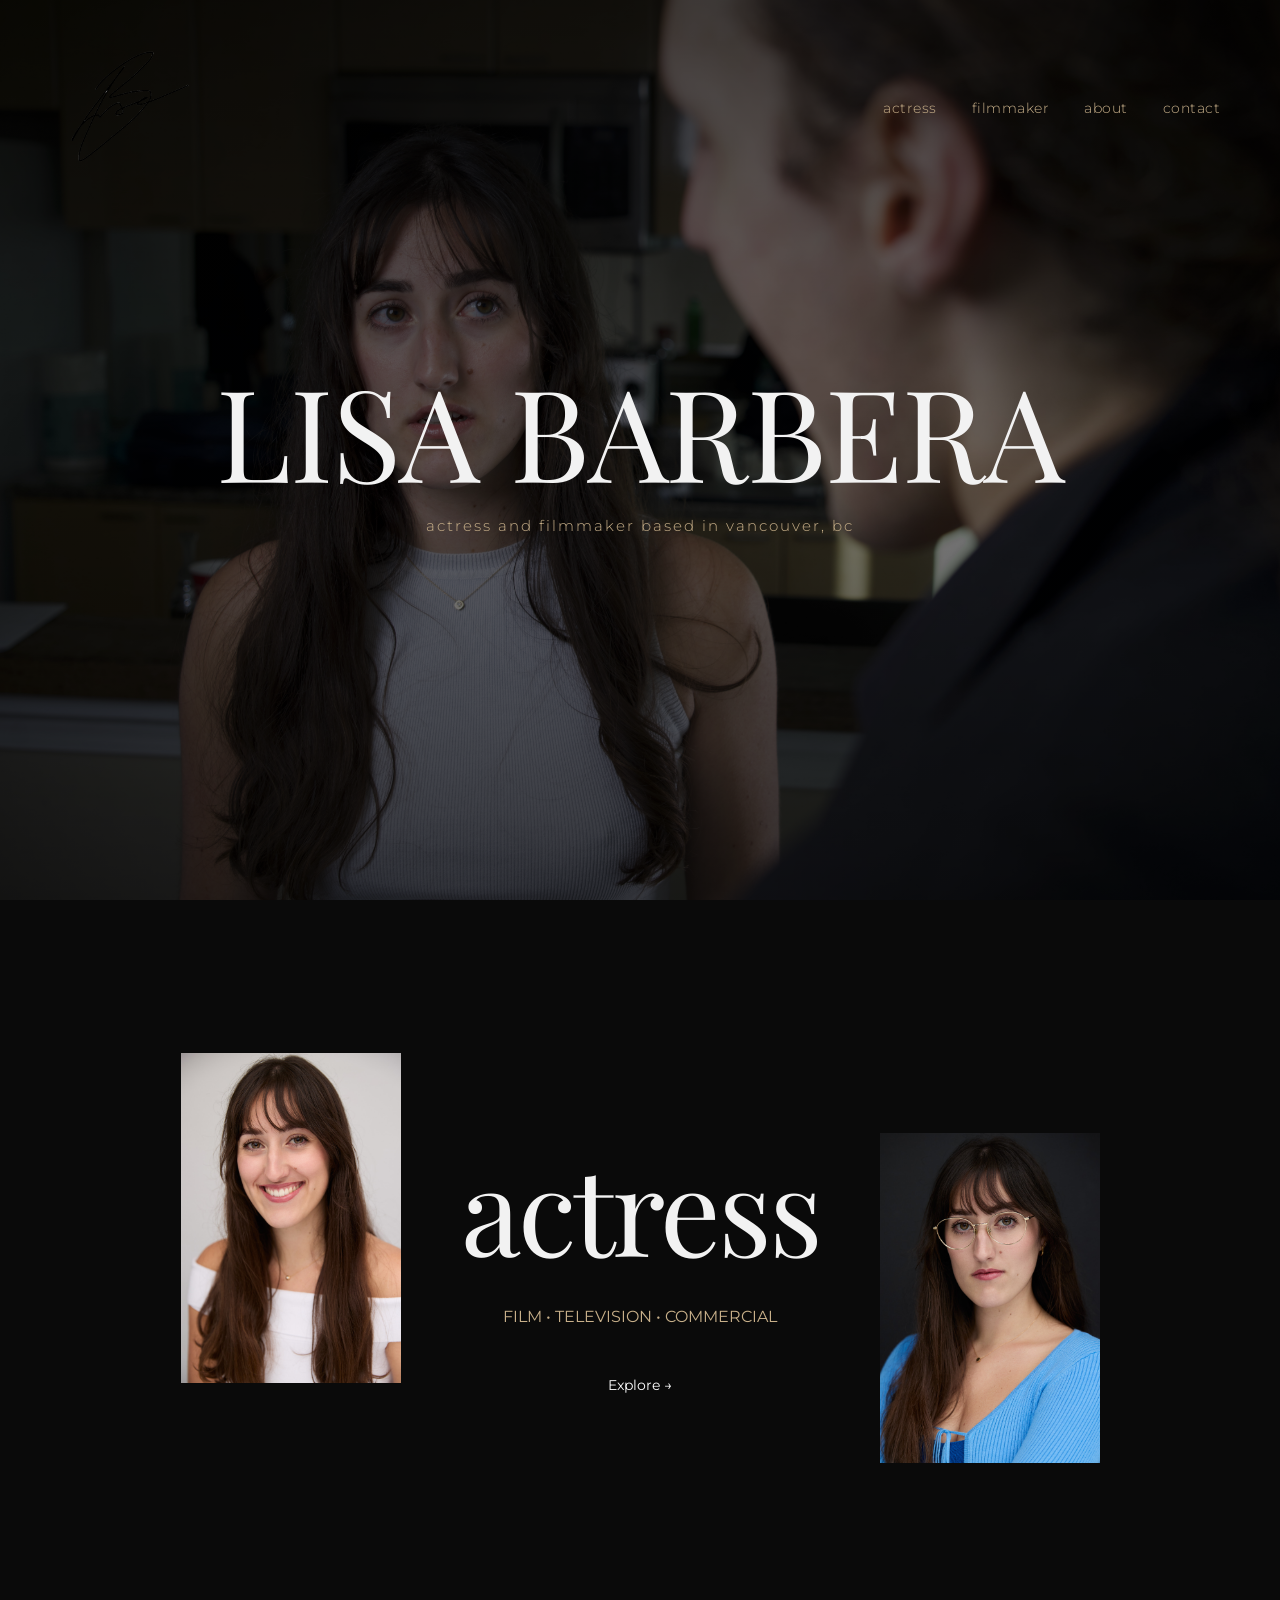
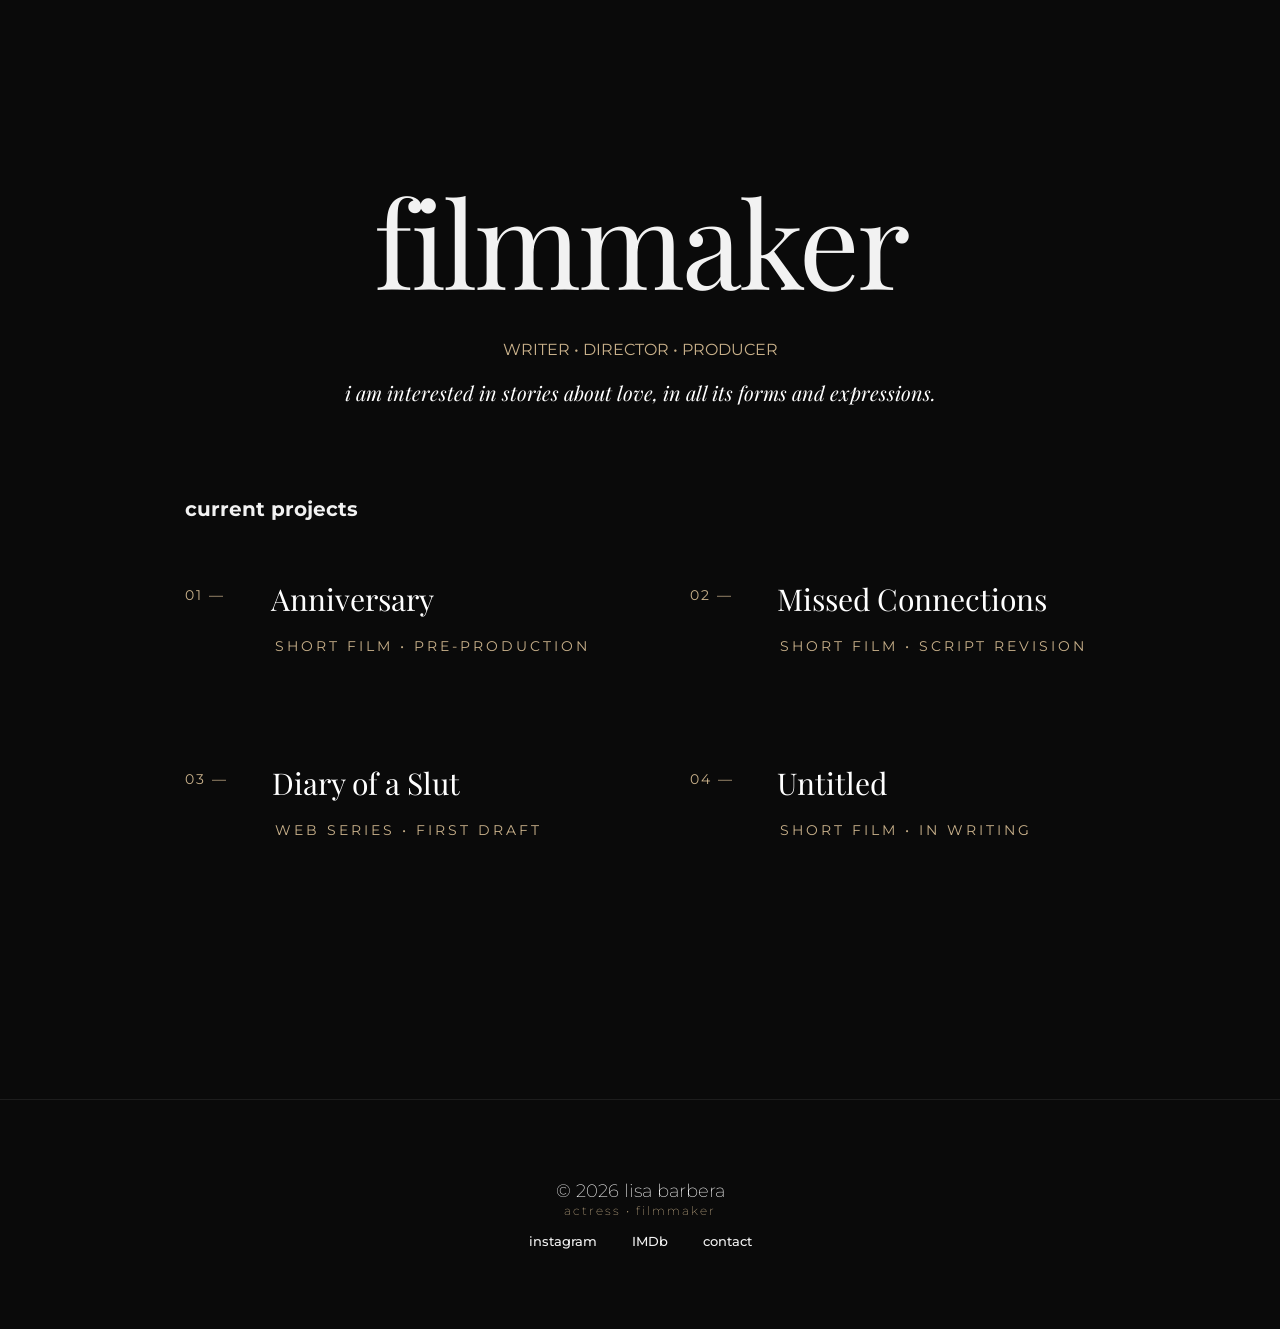
==== index.html @ 7f99e5bf "initial website" ====
<!DOCTYPE html>
<html lang="en">

<head>

<meta charset="UTF-8">

<meta name="viewport" content="width=device-width, initial-scale=1.0">

<title>Lisa Barbera | actress & filmmaker</title>


<link rel="preconnect" href="https://fonts.googleapis.com">

<link rel="preconnect" href="https://fonts.gstatic.com" crossorigin>

<link href="https://fonts.googleapis.com/css2?family=Montserrat:wght@300;400;500;600&family=Playfair+Display:wght@400;500&display=swap" rel="stylesheet">

<link rel="stylesheet" href="css/styles.css">

</head>


<body>

    <header>
        <nav>
            <a href="index.html" class="logo">
                <img src="images/signature.png" alt="Lisa Barbera signature">
            </a>

            <div class="nav-links">
                <a href="actress.html">actress</a>
                <a href="filmmaker.html">filmmaker</a>
                <a href="about.html">about</a>
                <a href="contact.html">contact</a>
            </div>
        </nav>
    </header>

    <main>
        <section class="hero">

            <div class="hero-content">
                <h1>
                    LISA BARBERA
                </h1>
                <p>
                    actress and filmmaker based in vancouver, bc
                </p>
            </div>

        </section>

        <section class="portfolio-section actress-section">

             <div class="actress-image left">
                  <img src="images/commercial.jpg" alt="Lisa Barbera commercial headshot">
             </div>

             <div class="section-content">
                 <h2>
                    actress
                 </h2>
                 <p>
                    FILM • TELEVISION • COMMERCIAL
                 </p>
                 <a href="actress.html">
                    Explore →
                 </a>
             </div>

             <div class="actress-image right">
                 <img src="images/character.jpg" alt="Lisa Barbera character headshot">
             </div>

        </section>

        <section class="portfolio-section filmmaker-section">

    <div class="section-content">

        <h2>
            filmmaker
        </h2>

        <p>
            WRITER • DIRECTOR • PRODUCER
        </p>

        <p class="director-statement">
           I am interested in stories about love, in all its forms and expressions.
        </p>

<div class="current-projects">

    <h3>current projects</h3>

    <div class="projects-grid">

        <article class="project">
            <a href="anniversary.html" class="project-link">

                <h4>
                    <span class="project-number">01 —</span>
                    Anniversary
                </h4>

                <p>Short Film • Pre-Production</p>

            </a>
        </article>

        <article class="project">

             <a href="missed-connections.html" class="project-link">
                 <h4>
                    <span class="project-number">02 —</span>
                    Missed Connections
                 </h4>
             </a>

                <p>Short Film • Script Revision</p>
             </a>
        </article>

        <article class="project">

             <a href="diary-of-a-slut.html" class="project-link">

                <h4>
                    <span class="project-number">03 —</span>
                    Diary of a Slut
                </h4>

                <p>Web Series • First Draft</p>

             </a>

        </article>
 
        <article class="project">

             <a href="untitled.html" class="project-link">

                <h4>
                    <span class="project-number">04 —</span>
                    Untitled
                </h4>

                <p>Short Film • In Writing</p>

             </a>

        </article>

    </div>

</div>

</section>

    </main>

         <footer>

        <p class="footer-name">
            © 2026 lisa barbera
        </p>

        <p class="footer-role">
            actress • filmmaker
        </p>

        <nav class="footer-links">

            <a href="#">instagram</a>

            <a href="#">IMDb</a>

            <a href="mailto:you@email.com">contact</a>

        </nav>

        </footer>

    <script src="js/script.js"></script>

</body>

</html>
---- css/styles.css ----
* {
    margin: 0;
    padding: 0;
    box-sizing: border-box;
}

:root {
    --accent-color: #C8B08A;
}

body {
    background: #0a0a0a;
    color: #f2f2f2;
    font-family: "Montserrat", sans-serif;
}
h1, h2 {
    font-family: "Playfair Display", serif;
    font-weight: 400;
}

/* NAVIGATION */

header nav {
    position: fixed;
    top: 0;
    width: 100%;
    padding: 40px 60px;
    display: flex;
    justify-content: space-between;
    align-items: center;
    z-index: 10;
}

.logo img {
    width: 140px;
    height: auto;
}

.nav-links {
    display: flex;
    gap: 35px;
}

.nav-links a {
    color: var(--accent-color);
    text-decoration: none;
    font-size: 14px;
    font-weight: 300;
    letter-spacing: .5px;
}

nav {
    z-index: 10;
}

/* HERO */

.hero {
    position: relative;
    overflow: hidden;
    height: 100vh;
    display:flex;
    justify-content:center;
    align-items:center;
    text-align:center;
    background-image:
        linear-gradient(
            rgba(0,0,0,.72),
            rgba(0,0,0,.50),
            rgba(0,0,0,.70)
        ),
        url("../images/hero.jpg");

    background-size:cover;
    background-position:center;
}

    .hero h1 {
        font-size: clamp(65px, 10vw, 130px);
        letter-spacing: -1px;
        font-weight: 400;
        line-height: 1;
        text-transform: none;
    }

    .hero p{
        margin-top:22px;
        font-size:15px;
        letter-spacing:2px;
        font-weight:300;
        color: var(--accent-color);
    }

    .hero-content {
        animation: fadeIn 2s ease forwards;
        max-width:1200px;
        padding:0 30px;
    }

    @keyframes fadeIn {
        from {
            opacity: 0;
            transform: translateY(20px);
        }

        to {
            opacity: 1;
            transform: translateY(0);
        }
    }
 
/* PORTFOLIO SECTION */

.portfolio-section {

    min-height:80vh;
    padding:140px 80px;
    display:flex;
    justify-content:center;
    align-items:center;
    text-align:center;

}

.section-content h2 {

    font-family:"Playfair Display", serif;
    font-size:clamp(60px, 10vw, 120px);
    font-weight:400;
    letter-spacing:-3px;

}

.section-content p {

    margin-top:20px;
    color:var(--accent-color);
    letter-spacing:0px;

}

.section-content a {

    display:inline-block;
    margin-top:50px;
    color:white;
    text-decoration:none;
    font-size:14px;

}

/* ACTRESS SECTION */

.actress-section {

    display:flex;
    justify-content:center;
    align-items:center;
    gap:60px;

}

.actress-image img {

    width:220px;
    height:330px;
    object-fit:cover;

}

.actress-image.left {

    transform:translateY(-40px);

}

.actress-image.right {

    transform:translateY(40px);

}

/* FILMMAKER SECTION */

.filmmaker-section {
    background: #0a0a0a;
}

.director-statement {
    margin: 35px auto;
    max-width: 620px;
    font-family: "Playfair Display", serif;
    font-size: 20px;
    font-style: italic;
    font-weight: 400;
    line-height: 1.4;
    color: white!important;
    text-transform: lowercase;
}

.current-projects{
    width:100%;
    max-width:1200px;
    margin:90px auto 0;
    text-align:left;
}

.current-projects h3{
    font-family:"Montserrat",sans-serif;
    font-size:20px;
    letter-spacing:0px;
    margin-bottom:10px;
    text-align:left;
}

.projects-grid{
    display:grid;
    grid-template-columns:repeat(2, minmax(0,1fr));
    gap:60px 100px;
}

.project-link{
    display:block;
    text-decoration:none;
    color:inherit;
    transition:opacity .25s ease;
}

.project-link:hover{
    opacity:.65;
}

.project h4{
    font-family:"Playfair Display",serif;
    font-size:30px;
    font-weight:400;
    line-height:1.2;
    letter-spacing:0px;
    margin:0;
}

.project-number{
    font-family:"Montserrat",sans-serif;
    font-size:14px;
    letter-spacing:2px;
    color:var(--accent-color);
    display:inline-block;
    width:75px;
    margin-right:5px;
    vertical-align:super;
}

.project p{
    margin-left: 90px;
    font-family:"Montserrat",sans-serif;
    font-size:14px;
    letter-spacing:3px;
    text-transform:uppercase;
    color:var(--accent-color);
}

/* FOOTER */

footer {

    border-top:1px solid rgba(255,255,255,.08);
    margin-top:120px;
    padding:80px 60px;
    text-align:center;

}


.footer-name {

    font-family:"Montserrat", serif;
    font-size:18px;
    font-weight:200;
    letter-spacing:0px;
    margin-bottom:1px;

}


.footer-role {

    color:var(--accent-color);
    font-size:12px;
    letter-spacing:2px;
    text-transform:lowercase;
    font-weight:200;
    margin-bottom:15px;

}


.footer-links {

    display:flex;
    justify-content:center;
    gap:35px;

}


.footer-links a {

    color:#f2f2f2;
    text-decoration:none;
    font-size:13px;
    letter-spacing:0px;
    font-weight:500;
    transition:color .3s ease;

}


.footer-links a:hover {

    color:var(--accent-color);

}

/*FOR PHONES*/
@media (max-width:768px) {

    nav {
        padding:25px;
    }

    .nav-links {
        gap:15px;
    }

    .actress-section {
        flex-direction:column;
    }

    .projects-grid {
        grid-template-columns:1fr;
    }

}
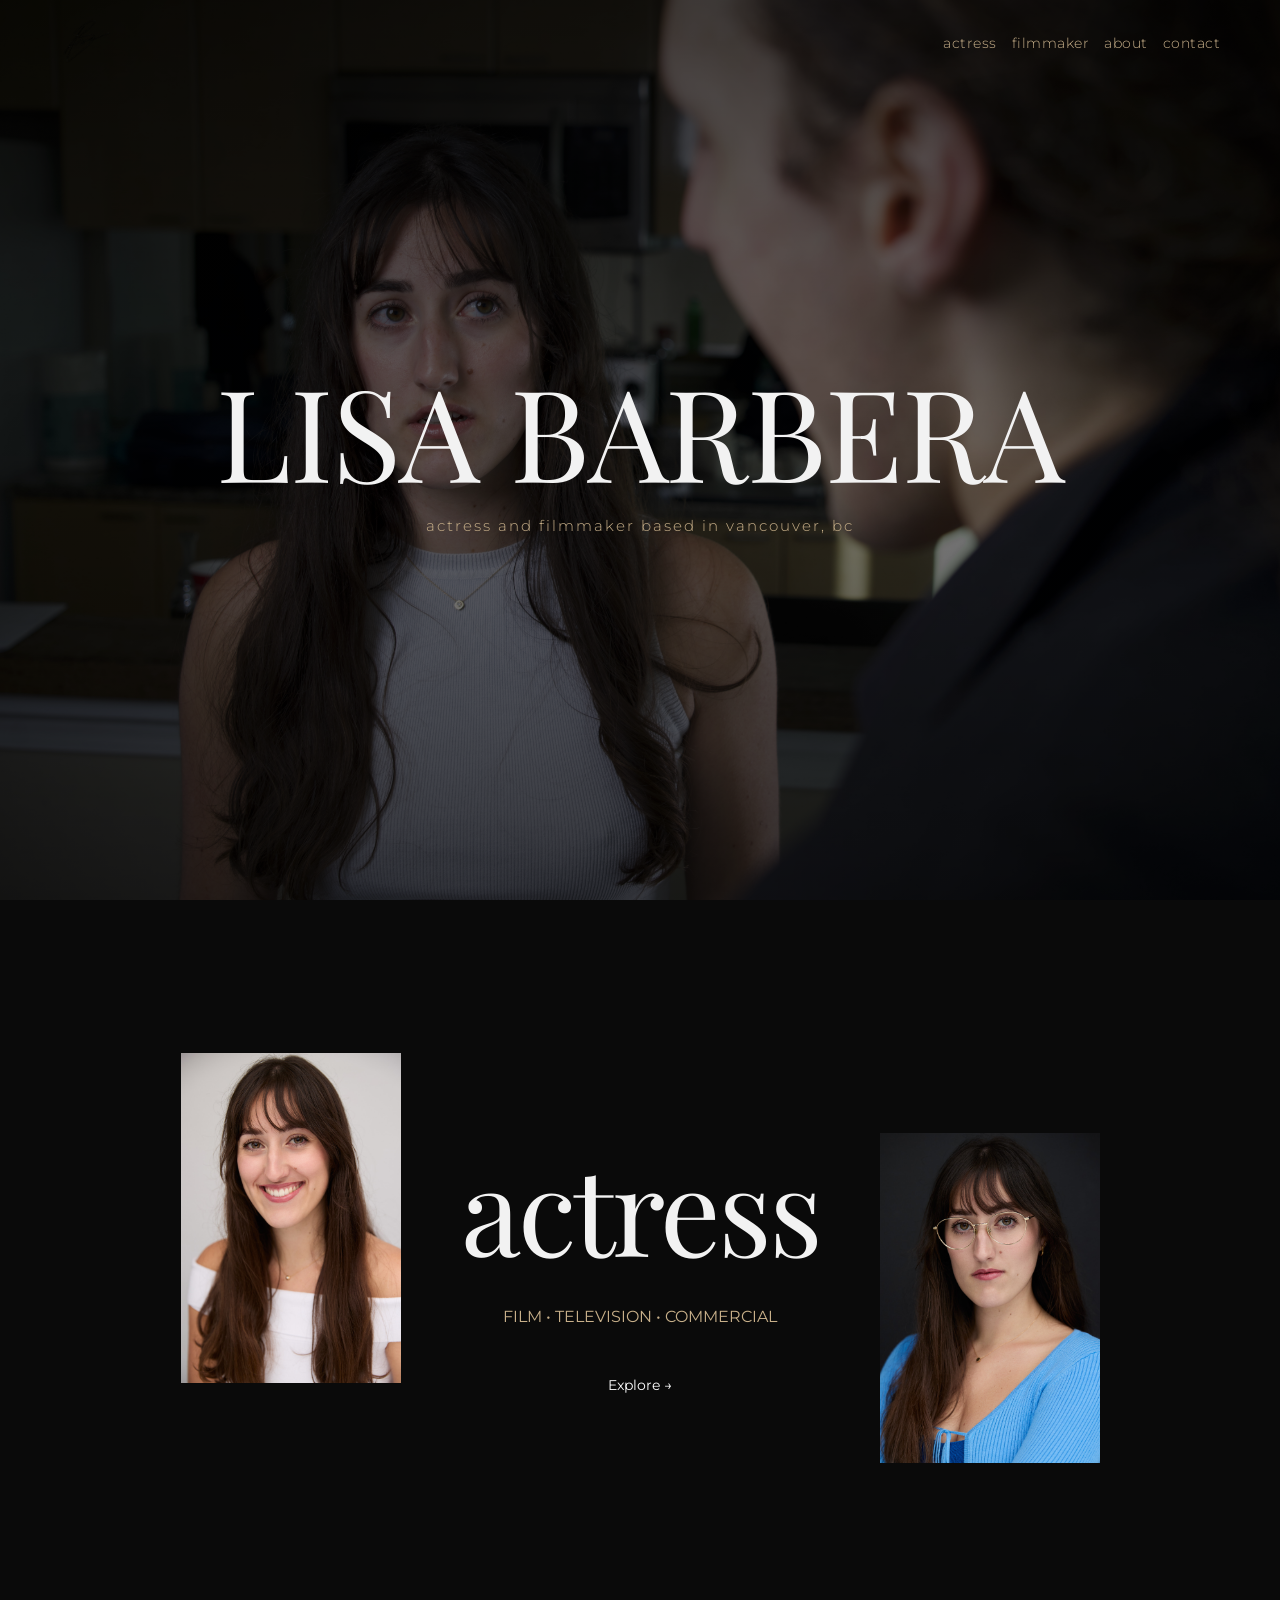
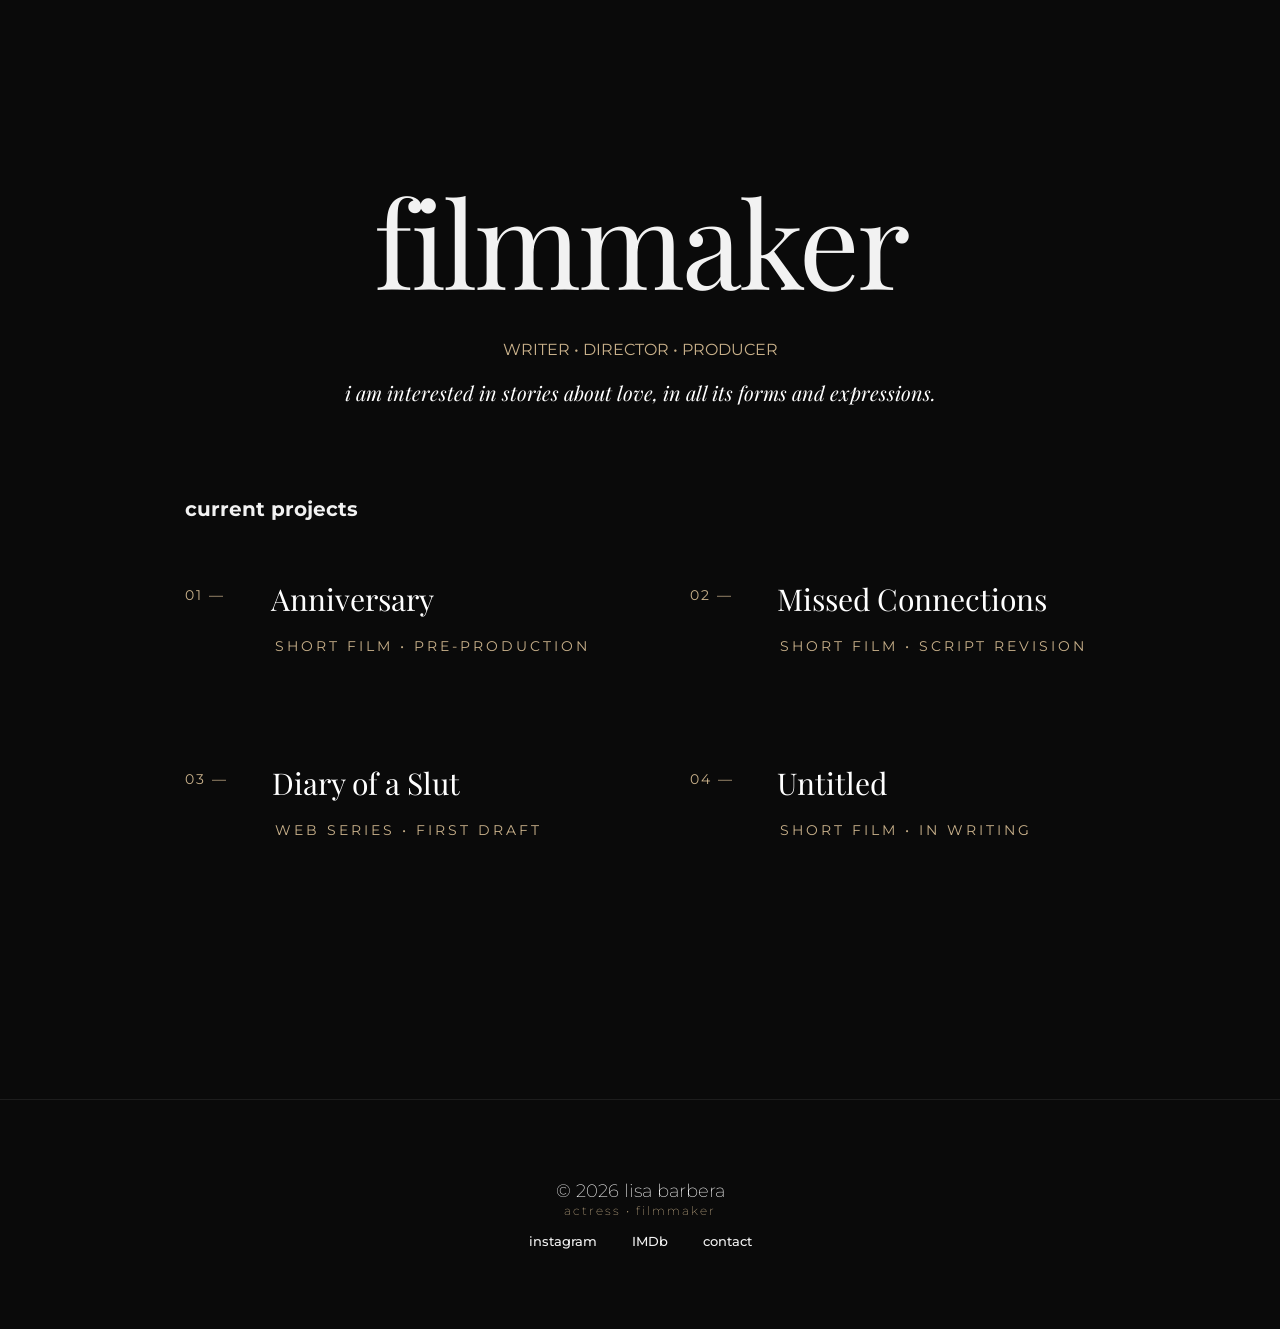
==== commit 34cae5fd: "Improve mobile layout and navigation" ====
--- a/index.html
+++ b/index.html
@@ -23,18 +23,26 @@
 
 <body>
 
-    <header>
+    <header class="site-header">
         <nav>
+
             <a href="index.html" class="logo">
                 <img src="images/signature.png" alt="Lisa Barbera signature">
             </a>
 
-            <div class="nav-links">
-                <a href="actress.html">actress</a>
-                <a href="filmmaker.html">filmmaker</a>
-                <a href="about.html">about</a>
-                <a href="contact.html">contact</a>
-            </div>
+            <button class="menu-toggle" aria-label="Open menu">
+                <span></span>
+                <span></span>
+                <span></span>
+            </button>
+
+<div class="nav-links">
+    <a href="actress.html">actress</a>
+    <a href="filmmaker.html">filmmaker</a>
+    <a href="about.html">about</a>
+    <a href="contact.html">contact</a>
+</div>
+
         </nav>
     </header>
 
@@ -92,7 +100,7 @@
            I am interested in stories about love, in all its forms and expressions.
         </p>
 
-<div class="current-projects">
+ <div class="current-projects">
 
     <h3>current projects</h3>
 
@@ -114,11 +122,11 @@
         <article class="project">
 
              <a href="missed-connections.html" class="project-link">
+
                  <h4>
                     <span class="project-number">02 —</span>
                     Missed Connections
                  </h4>
-             </a>
 
                 <p>Short Film • Script Revision</p>
              </a>
--- a/css/styles.css
+++ b/css/styles.css
@@ -20,37 +20,172 @@
 
 /* NAVIGATION */
 
-header nav {
+.site-header{
+
     position: fixed;
     top: 0;
+    left: 0;
     width: 100%;
-    padding: 40px 60px;
-    display: flex;
-    justify-content: space-between;
-    align-items: center;
-    z-index: 10;
+    z-index: 100;
+    transition:
+        background-color .35s ease,
+        backdrop-filter .35s ease;
+
+}
+
+header nav{
+
+    width: 100%;
+    padding: 16px 60px;
+    display:flex;
+    justify-content:space-between;
+    align-items:center;
+    transition:padding .35s ease;
+
+}
+
+.site-header.scrolled{
+
+    background:rgba(10,10,10,.18);
+    backdrop-filter:blur(6px);
+    -webkit-backdrop-filter:blur(6px);
+
+}
+
+.site-header.scrolled nav{
+
+    padding: 16px 30px;
+
 }
 
 .logo img {
-    width: 140px;
-    height: auto;
+    width: auto;
+    height: 50px;
 }
 
 .nav-links {
     display: flex;
-    gap: 35px;
+    gap: 15px;
 }
 
 .nav-links a {
+
+    position: relative;
+
+    display: inline-block;
+
+    padding: 6px 0;
+
     color: var(--accent-color);
     text-decoration: none;
     font-size: 14px;
     font-weight: 300;
-    letter-spacing: .5px;
-}
-
-nav {
-    z-index: 10;
+    letter-spacing: 0.5px;
+
+}
+
+.nav-links a::after{
+
+    content:"";
+    position:absolute;
+    left:0;
+    bottom:-6px;
+    width:0;
+    height:1px;
+    background:var(--accent-color);
+    transition:width .3s ease;
+
+}
+
+.nav-links a:hover::after{
+
+    width:100%;
+
+}
+
+/* HAMBURGER */
+
+.menu-toggle {
+    display: none;
+    background: none;
+    border: none;
+    cursor: pointer;
+}
+
+.menu-toggle span {
+    display: block;
+    width: 25px;
+    height: 1px;
+    background: var(--accent-color);
+    margin: 6px 0;
+}
+
+
+/* MOBILE */
+
+@media (max-width:768px) {
+
+    header nav{
+    padding:20px 18px;  
+    }
+
+    .logo img {
+        width: 110px;
+    }
+
+    .menu-toggle {
+        display: block;
+    }
+
+    .nav-links {
+        position: absolute;
+        top: 90px;
+        left: 0;
+        width: 100%;
+        background: #0a0a0a;
+        flex-direction: column;
+        align-items: center;
+        gap: 25px;
+        padding: 40px 0;
+
+        display: none;
+    }
+
+    .nav-links.active {
+        display: flex;
+    }
+
+    .nav-links a {
+        font-size: 14px;
+    }
+
+    .hero h1 {
+    font-size: 52px;
+    line-height: 0.95;
+    letter-spacing: -1px;
+
+    .hero p {
+    font-size: 13px;
+    letter-spacing: 1.5px;
+    }
+
+    .hero {
+        padding: 0 24px;
+        background-image:
+        linear-gradient(
+            rgba(0,0,0,.82),
+            rgba(0,0,0,.45),
+            rgba(0,0,0,.78)
+        ),
+        url("../images/hero.jpg");
+    }
+
+    .hero-content{
+        transform: translateY(50px);
+    }
+
+}
+
 }
 
 /* HERO */
@@ -76,11 +211,12 @@
 }
 
     .hero h1 {
-        font-size: clamp(65px, 10vw, 130px);
+        font-size: clamp(70px, 10vw, 140px);
         letter-spacing: -1px;
         font-weight: 400;
         line-height: 1;
         text-transform: none;
+
     }
 
     .hero p{
@@ -160,11 +296,24 @@
 
 }
 
+.actress-image{
+
+    overflow:hidden;
+
+}
+
 .actress-image img {
 
     width:220px;
     height:330px;
     object-fit:cover;
+     transition:transform .6s ease;
+
+}
+
+.actress-image:hover img{
+
+    transform:scale(1.04);
 
 }
 
@@ -319,25 +468,4 @@
 
     color:var(--accent-color);
 
-}
-
-/*FOR PHONES*/
-@media (max-width:768px) {
-
-    nav {
-        padding:25px;
-    }
-
-    .nav-links {
-        gap:15px;
-    }
-
-    .actress-section {
-        flex-direction:column;
-    }
-
-    .projects-grid {
-        grid-template-columns:1fr;
-    }
-
 }
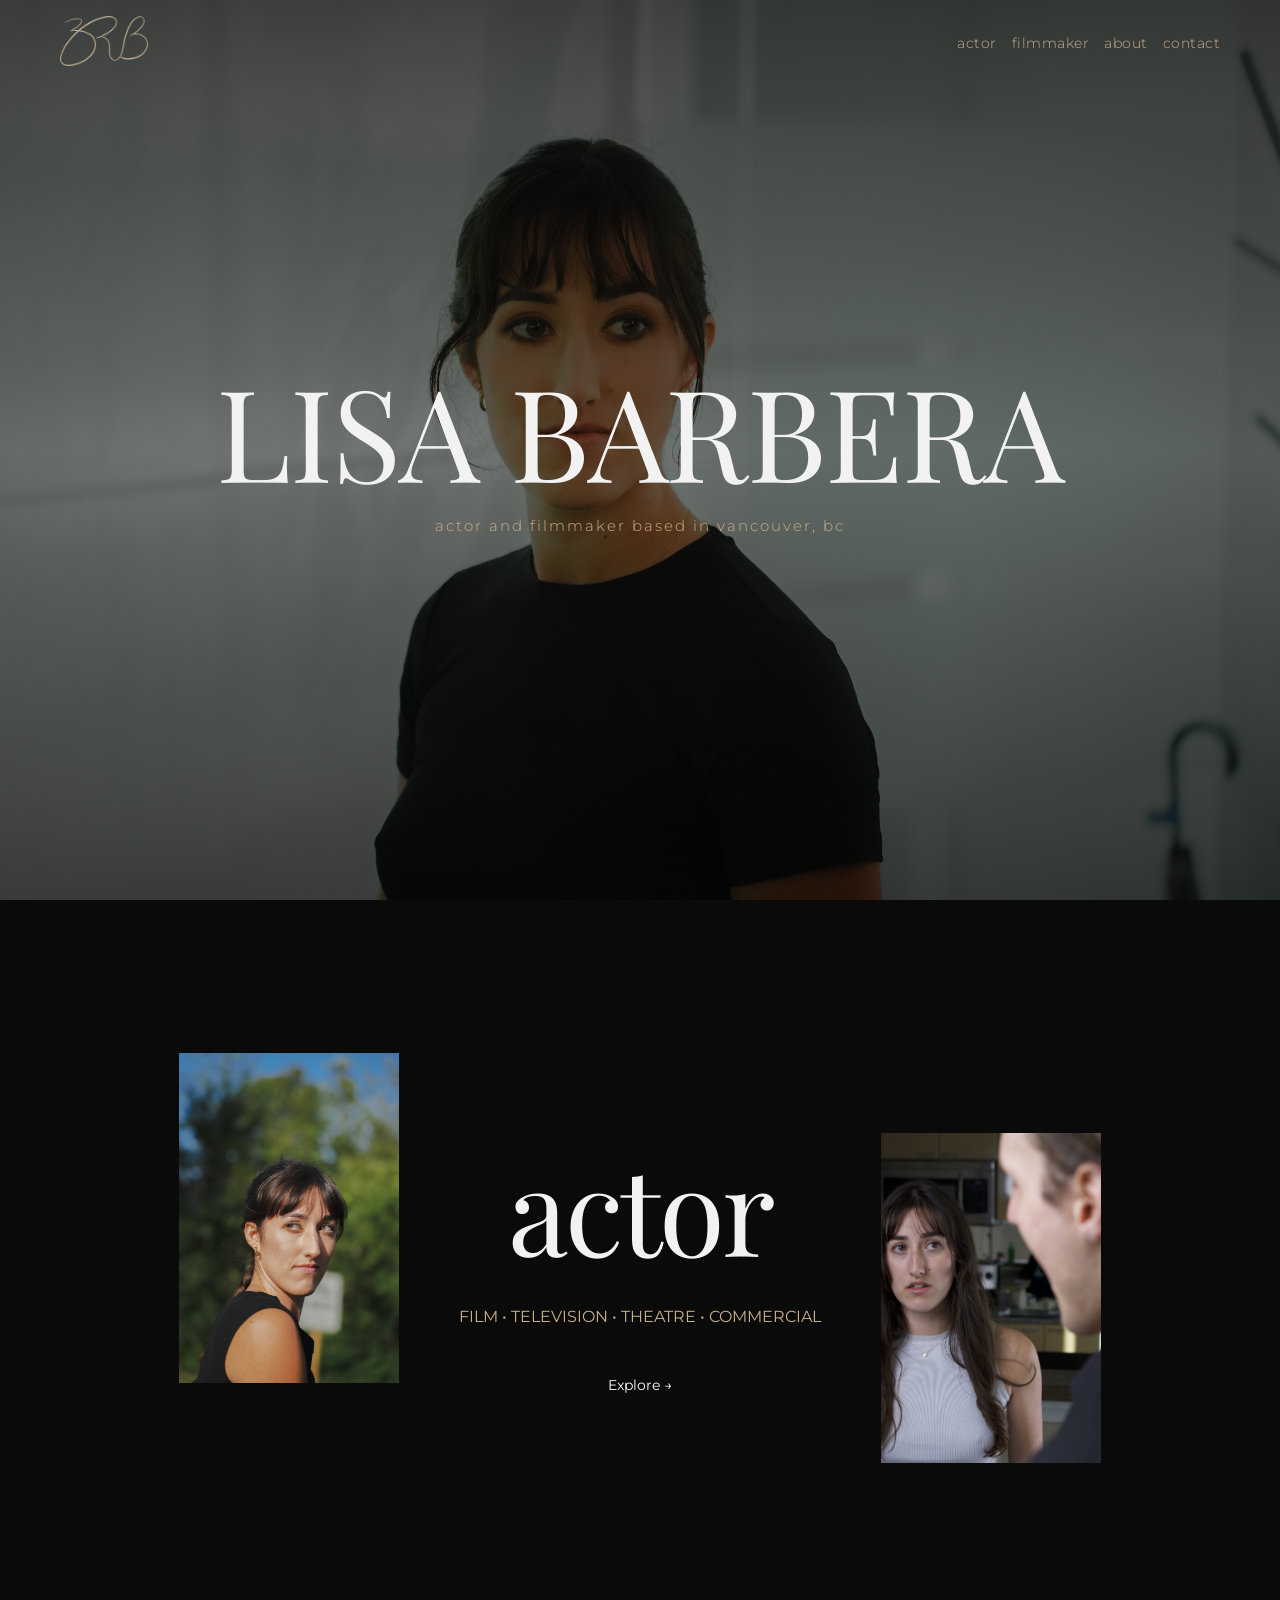
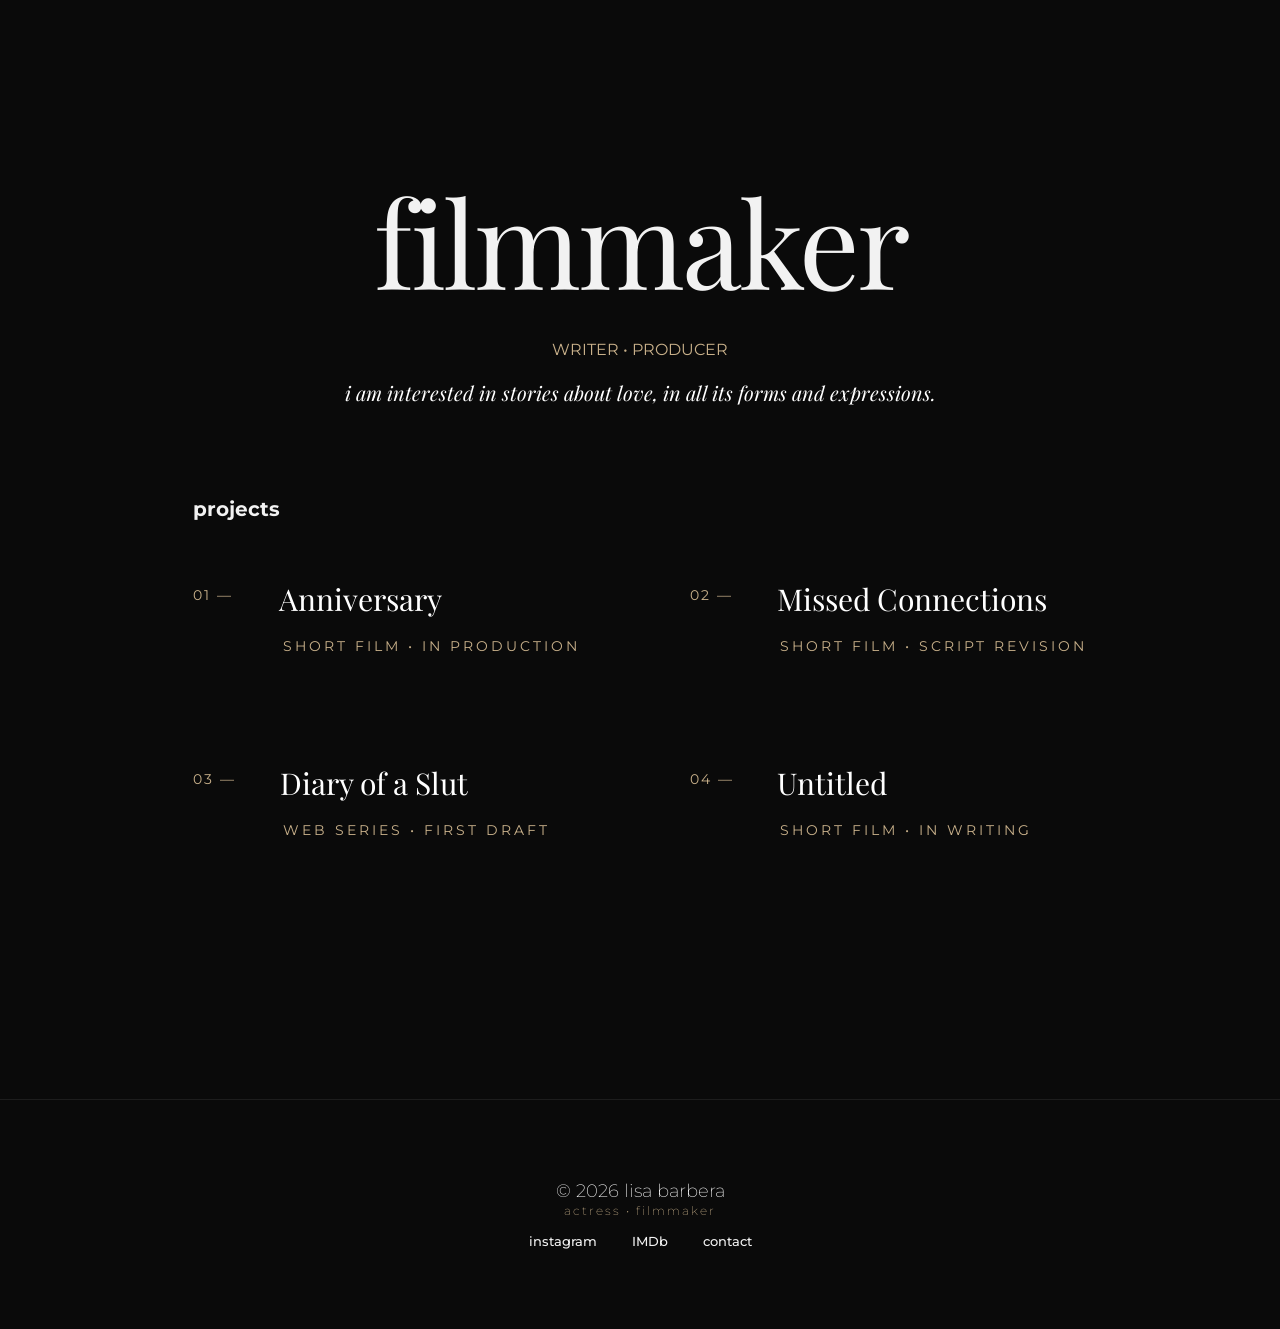
==== commit 033db207: "Add actress page" ====
--- a/index.html
+++ b/index.html
@@ -7,8 +7,7 @@
 
 <meta name="viewport" content="width=device-width, initial-scale=1.0">
 
-<title>Lisa Barbera | actress & filmmaker</title>
-
+<title>Lisa Barbera | actor & filmmaker</title>
 
 <link rel="preconnect" href="https://fonts.googleapis.com">
 
@@ -37,7 +36,7 @@
             </button>
 
 <div class="nav-links">
-    <a href="actress.html">actress</a>
+    <a href="actress.html">actor</a>
     <a href="filmmaker.html">filmmaker</a>
     <a href="about.html">about</a>
     <a href="contact.html">contact</a>
@@ -54,7 +53,7 @@
                     LISA BARBERA
                 </h1>
                 <p>
-                    actress and filmmaker based in vancouver, bc
+                    actor and filmmaker based in vancouver, bc
                 </p>
             </div>
 
@@ -63,15 +62,15 @@
         <section class="portfolio-section actress-section">
 
              <div class="actress-image left">
-                  <img src="images/commercial.jpg" alt="Lisa Barbera commercial headshot">
+                  <img src="images/maris.jpg" alt="Lisa Barbera commercial headshot">
              </div>
 
              <div class="section-content">
                  <h2>
-                    actress
+                    actor
                  </h2>
                  <p>
-                    FILM • TELEVISION • COMMERCIAL
+                    FILM • TELEVISION • THEATRE • COMMERCIAL
                  </p>
                  <a href="actress.html">
                     Explore →
@@ -79,7 +78,7 @@
              </div>
 
              <div class="actress-image right">
-                 <img src="images/character.jpg" alt="Lisa Barbera character headshot">
+                 <img src="images/kage.jpg" alt="Lisa Barbera character headshot">
              </div>
 
         </section>
@@ -93,7 +92,7 @@
         </h2>
 
         <p>
-            WRITER • DIRECTOR • PRODUCER
+            WRITER • PRODUCER
         </p>
 
         <p class="director-statement">
@@ -102,7 +101,7 @@
 
  <div class="current-projects">
 
-    <h3>current projects</h3>
+    <h3>projects</h3>
 
     <div class="projects-grid">
 
@@ -114,7 +113,7 @@
                     Anniversary
                 </h4>
 
-                <p>Short Film • Pre-Production</p>
+                <p>Short Film • In Production</p>
 
             </a>
         </article>
--- a/css/styles.css
+++ b/css/styles.css
@@ -142,12 +142,13 @@
         top: 90px;
         left: 0;
         width: 100%;
-        background: #0a0a0a;
+        background: rgba(10, 10, 10, .45);
+        backdrop-filter: blur(18px);
+        -webkit-backdrop-filter: blur(18px);
         flex-direction: column;
         align-items: center;
         gap: 25px;
         padding: 40px 0;
-
         display: none;
     }
 
@@ -160,9 +161,10 @@
     }
 
     .hero h1 {
-    font-size: 52px;
-    line-height: 0.95;
-    letter-spacing: -1px;
+        font-size: 52px;
+        line-height: 0.95;
+        letter-spacing: -1px;
+    }
 
     .hero p {
     font-size: 13px;
@@ -184,7 +186,19 @@
         transform: translateY(50px);
     }
 
-}
+    .projects-grid{
+        grid-template-columns:1fr;
+        gap:40px;
+    }
+
+    .current-projects{
+        max-width:100%;
+    }
+
+    .project p{
+        margin-left:75px;
+        letter-spacing:2px;
+    }
 
 }
 
@@ -411,61 +425,251 @@
 /* FOOTER */
 
 footer {
-
     border-top:1px solid rgba(255,255,255,.08);
     margin-top:120px;
     padding:80px 60px;
     text-align:center;
-
 }
 
 
 .footer-name {
-
     font-family:"Montserrat", serif;
     font-size:18px;
     font-weight:200;
     letter-spacing:0px;
     margin-bottom:1px;
-
 }
 
 
 .footer-role {
-
     color:var(--accent-color);
     font-size:12px;
     letter-spacing:2px;
     text-transform:lowercase;
     font-weight:200;
     margin-bottom:15px;
-
 }
 
 
 .footer-links {
-
     display:flex;
     justify-content:center;
     gap:35px;
-
 }
 
 
 .footer-links a {
-
     color:#f2f2f2;
     text-decoration:none;
     font-size:13px;
     letter-spacing:0px;
     font-weight:500;
     transition:color .3s ease;
-
 }
 
 
 .footer-links a:hover {
-
     color:var(--accent-color);
-
-}+}
+
+/* =========================================
+   ACTRESS PAGE ADDITIONS
+   Append this block to the end of css/styles.css
+   Reuses existing variables/fonts — no new dependencies
+   ========================================= */
+ 
+/* PAGE HERO (used on inner pages instead of the full-bleed homepage hero) */
+ 
+.page-hero {
+    min-height: 60vh;
+    display: flex;
+    justify-content: center;
+    align-items: center;
+    text-align: center;
+    padding: 160px 30px 100px;
+}
+ 
+.page-hero-content {
+    max-width: 800px;
+}
+ 
+.page-hero h1 {
+    font-family: "Playfair Display", serif;
+    font-size: clamp(60px, 10vw, 120px);
+    font-weight: 400;
+    letter-spacing: -2px;
+}
+ 
+.page-hero-tagline {
+    margin-top: 20px;
+    color: var(--accent-color);
+    font-size: 14px;
+    letter-spacing: 2px;
+}
+ 
+.page-hero-blurb {
+    margin: 30px auto 0;
+    max-width: 620px;
+    font-family: "Playfair Display", serif;
+    font-size: 20px;
+    font-style: italic;
+    font-weight: 400;
+    line-height: 1.4;
+    color: white;
+    text-transform: lowercase;
+}
+ 
+/* SHARED SECTION LABEL */
+ 
+.section-label {
+    font-family: "Montserrat", sans-serif;
+    font-size: 14px;
+    letter-spacing: 3px;
+    text-transform: uppercase;
+    color: var(--accent-color);
+    text-align: center;
+    margin-bottom: 50px;
+}
+ 
+/* HEADSHOT GALLERY */
+ 
+.headshot-gallery {
+    padding: 80px 60px;
+}
+ 
+.gallery-grid {
+    display: grid;
+    grid-template-columns: repeat(3, minmax(0, 1fr));
+    gap: 40px;
+    max-width: 1200px;
+    margin: 0 auto;
+}
+ 
+.gallery-item img {
+    width: 100%;
+    height: 420px;
+    object-fit: cover;
+    transition: transform .6s ease;
+}
+ 
+.gallery-item:hover img {
+    transform: scale(1.04);
+}
+ 
+.gallery-item figcaption {
+    margin-top: 14px;
+    text-align: center;
+    font-size: 12px;
+    letter-spacing: 2px;
+    text-transform: lowercase;
+    color: var(--accent-color);
+}
+ 
+/* SHOWREEL */
+ 
+.showreel-section {
+    padding: 80px 60px;
+}
+ 
+.video-wrapper {
+    position: relative;
+    max-width: 900px;
+    margin: 0 auto;
+    aspect-ratio: 16 / 9;
+}
+ 
+.video-wrapper iframe {
+    position: absolute;
+    top: 0;
+    left: 0;
+    width: 100%;
+    height: 100%;
+    border: none;
+}
+ 
+/* CREDITS */
+ 
+.credits-section {
+    padding: 80px 60px 140px;
+    max-width: 900px;
+    margin: 0 auto;
+}
+ 
+.credits-group {
+    margin-bottom: 50px;
+}
+ 
+.credits-category {
+    font-family: "Playfair Display", serif;
+    font-size: 24px;
+    font-weight: 400;
+    margin-bottom: 20px;
+    border-bottom: 1px solid rgba(255, 255, 255, .08);
+    padding-bottom: 12px;
+}
+ 
+.credits-list {
+    list-style: none;
+}
+ 
+.credits-list li {
+    display: flex;
+    justify-content: space-between;
+    align-items: baseline;
+    padding: 14px 0;
+    border-bottom: 1px solid rgba(255, 255, 255, .04);
+    font-size: 15px;
+}
+ 
+.credit-title {
+    font-weight: 500;
+    flex: 1;
+    text-decoration: none;
+    color: inherit;
+    transition: color .3s ease;
+}
+
+.credit-title:hover {
+    color: var(--accent-color);
+}
+ 
+.credit-role {
+    flex: 1;
+    color: var(--accent-color);
+    text-align: center;
+}
+ 
+.credit-year {
+    width: 60px;
+    text-align: right;
+    color: rgba(242, 242, 242, .5);
+}
+ 
+/* MOBILE */
+ 
+@media (max-width: 768px) {
+ 
+    .gallery-grid {
+        grid-template-columns: 1fr;
+    }
+ 
+    .credits-list li {
+        flex-direction: column;
+        align-items: flex-start;
+        gap: 4px;
+    }
+ 
+    .credit-year {
+        width: auto;
+        text-align: left;
+    }
+ 
+    .headshot-gallery,
+    .showreel-section,
+    .credits-section {
+        padding-left: 24px;
+        padding-right: 24px;
+    }
+ 
+}
+ 
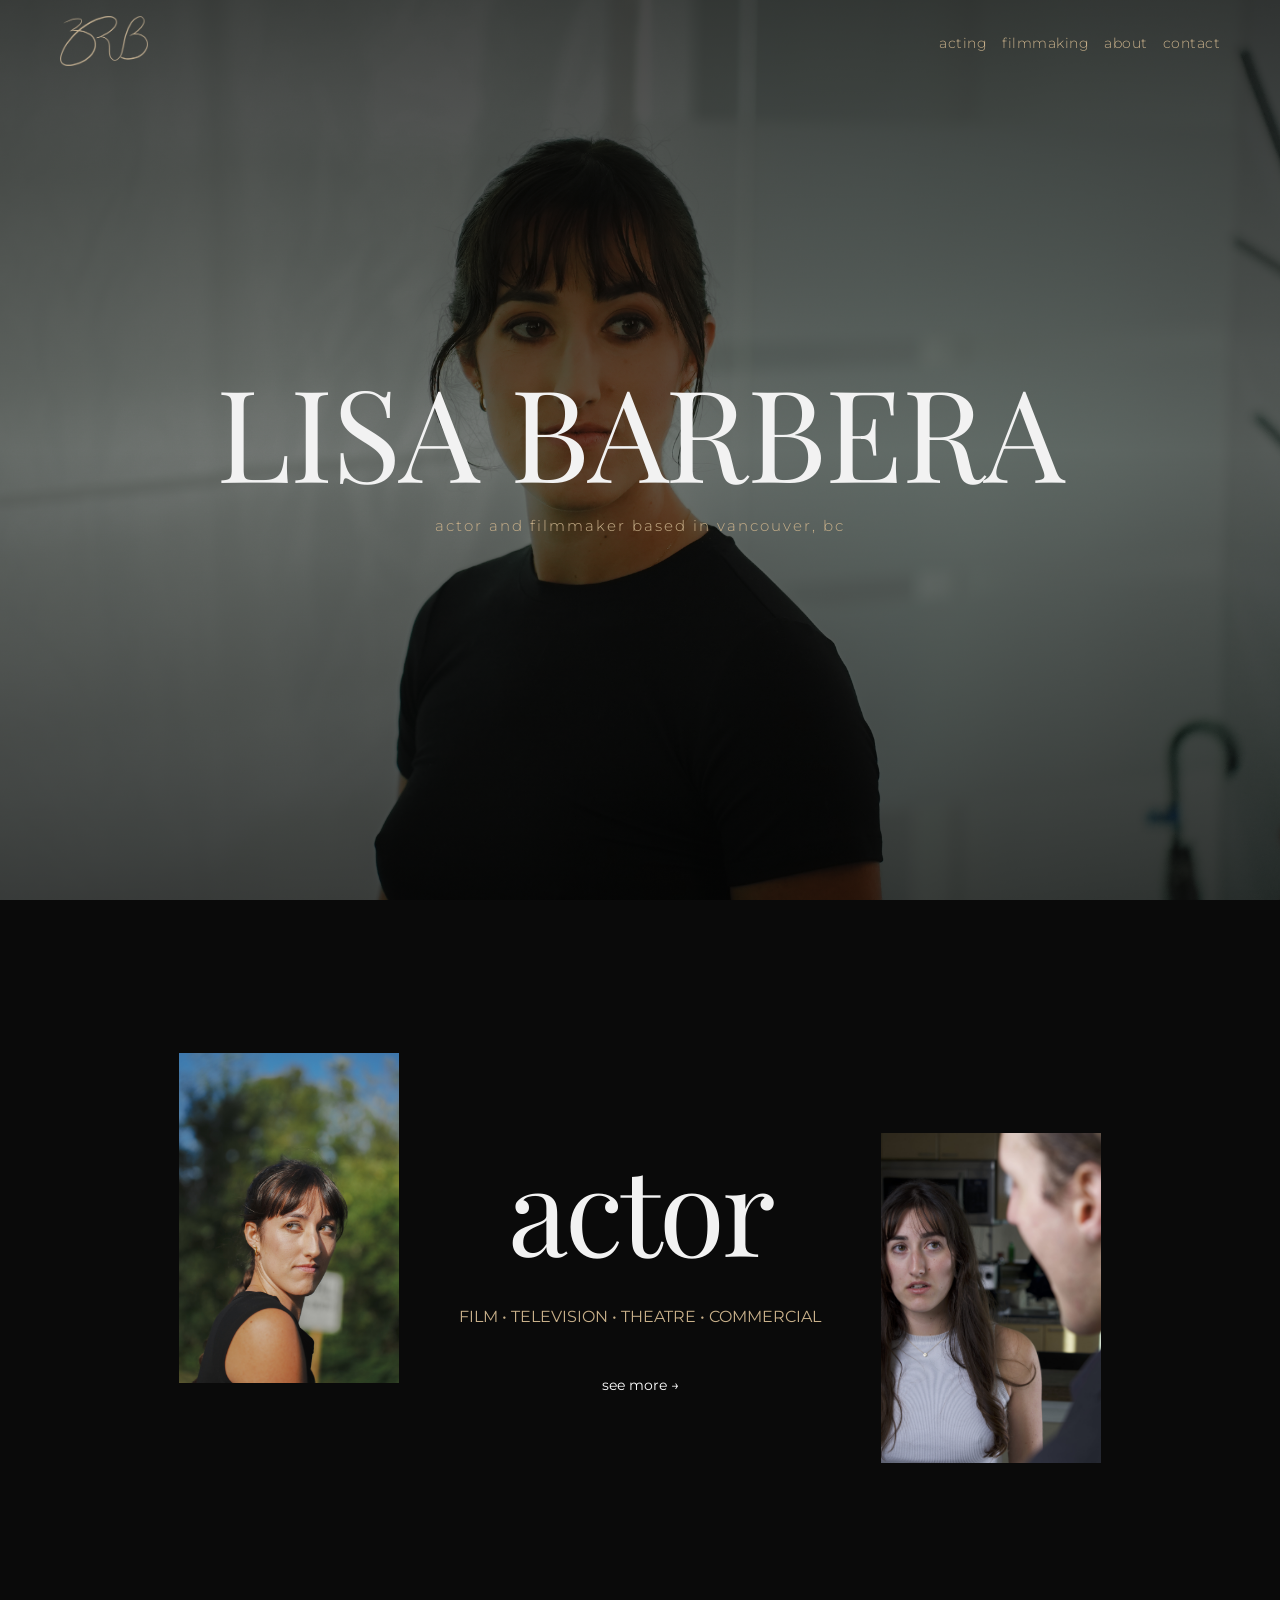
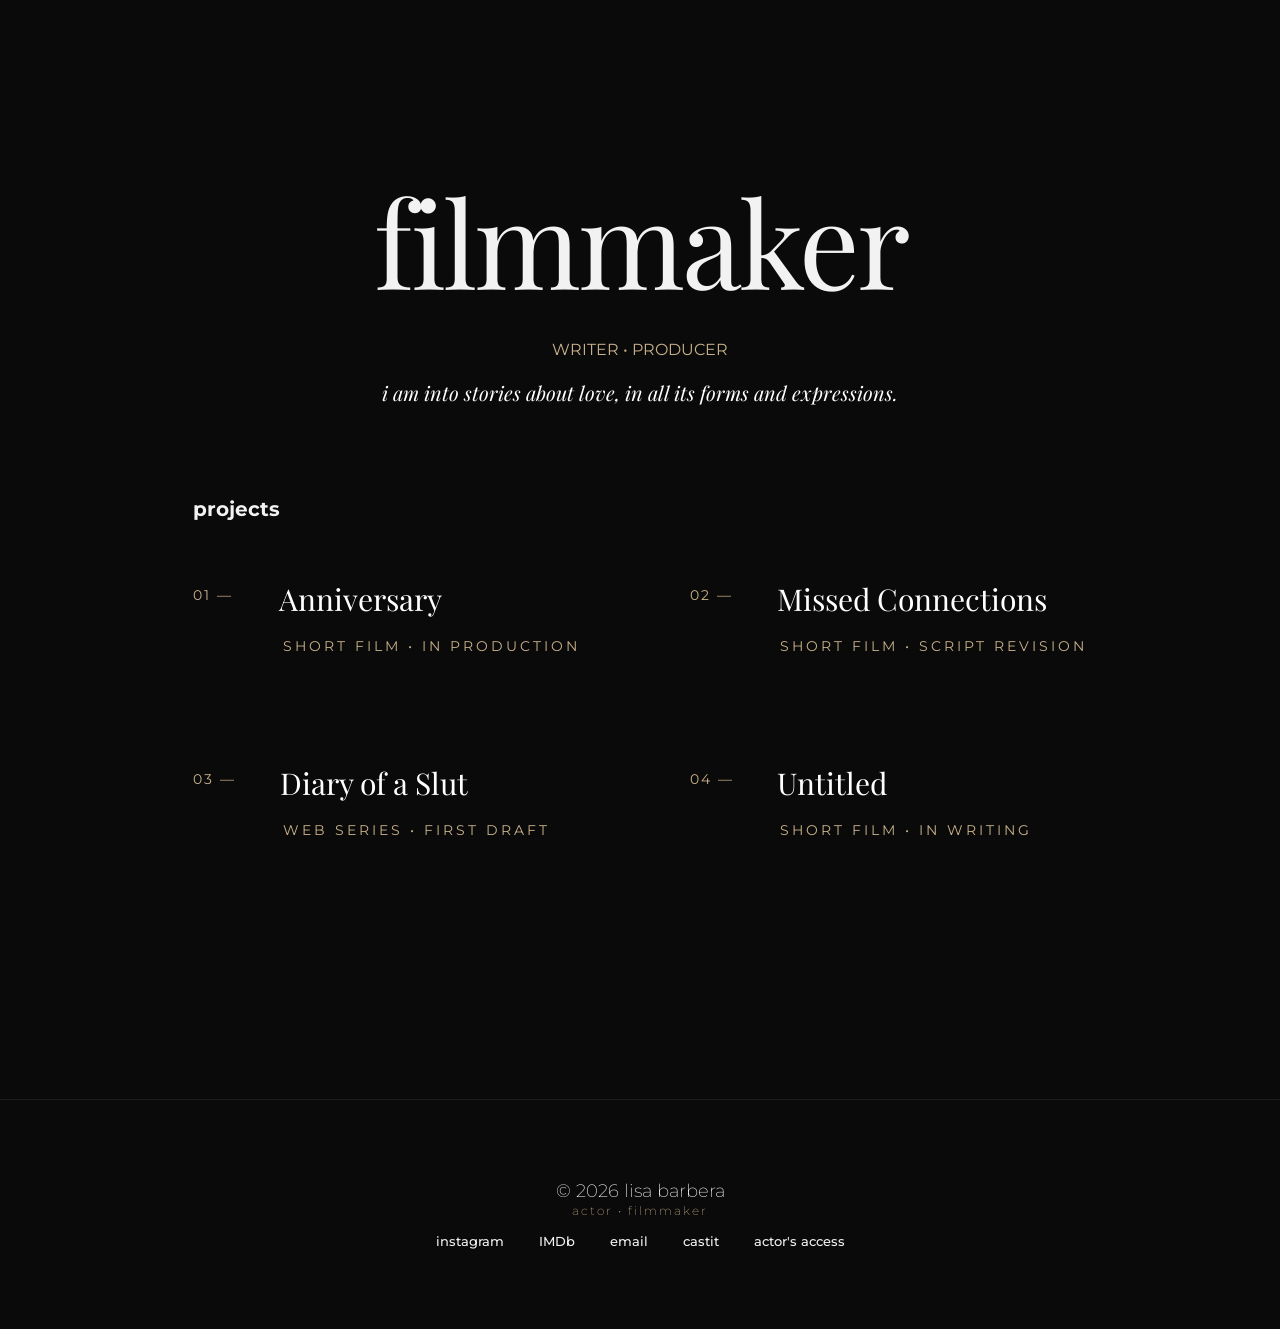
==== commit b435b5ed: "updating acting page layout and footer links" ====
--- a/index.html
+++ b/index.html
@@ -36,8 +36,8 @@
             </button>
 
 <div class="nav-links">
-    <a href="actress.html">actor</a>
-    <a href="filmmaker.html">filmmaker</a>
+    <a href="acting.html">acting</a>
+    <a href="filmmaker.html">filmmaking</a>
     <a href="about.html">about</a>
     <a href="contact.html">contact</a>
 </div>
@@ -72,8 +72,8 @@
                  <p>
                     FILM • TELEVISION • THEATRE • COMMERCIAL
                  </p>
-                 <a href="actress.html">
-                    Explore →
+                 <a href="acting.html">
+                    see more →
                  </a>
              </div>
 
@@ -96,7 +96,7 @@
         </p>
 
         <p class="director-statement">
-           I am interested in stories about love, in all its forms and expressions.
+           I am into stories about love, in all its forms and expressions.
         </p>
 
  <div class="current-projects">
@@ -176,16 +176,20 @@
         </p>
 
         <p class="footer-role">
-            actress • filmmaker
+            actor • filmmaker
         </p>
 
         <nav class="footer-links">
 
-            <a href="#">instagram</a>
-
-            <a href="#">IMDb</a>
-
-            <a href="mailto:you@email.com">contact</a>
+            <a href="https://www.instagram.com/lizabrb/" target="_blank" rel="noopener">instagram</a>
+
+            <a href="https://www.imdb.com/name/nm18571433/?ref_=nv_sr_srsg_0_tt_1_nm_7_in_0_q_lisa%20barbera" target="_blank" rel="noopener">IMDb</a>
+
+            <a href="mailto:actorlisabarbera@gmail.com">email</a>
+
+            <a href="https://app.castittalent.com/LISABARBERA" target="_blank" rel="noopener">castit</a>
+
+            <a href="https://resumes.actorsaccess.com/lisabarbera" target="_blank" rel="noopener">actor's access</a>
 
         </nav>
 
--- a/css/styles.css
+++ b/css/styles.css
@@ -13,6 +13,7 @@
     color: #f2f2f2;
     font-family: "Montserrat", sans-serif;
 }
+
 h1, h2 {
     font-family: "Playfair Display", serif;
     font-weight: 400;
@@ -21,7 +22,6 @@
 /* NAVIGATION */
 
 .site-header{
-
     position: fixed;
     top: 0;
     left: 0;
@@ -30,32 +30,25 @@
     transition:
         background-color .35s ease,
         backdrop-filter .35s ease;
-
 }
 
 header nav{
-
     width: 100%;
     padding: 16px 60px;
     display:flex;
     justify-content:space-between;
     align-items:center;
     transition:padding .35s ease;
-
 }
 
 .site-header.scrolled{
-
     background:rgba(10,10,10,.18);
     backdrop-filter:blur(6px);
     -webkit-backdrop-filter:blur(6px);
-
 }
 
 .site-header.scrolled nav{
-
     padding: 16px 30px;
-
 }
 
 .logo img {
@@ -69,23 +62,17 @@
 }
 
 .nav-links a {
-
     position: relative;
-
     display: inline-block;
-
     padding: 6px 0;
-
     color: var(--accent-color);
     text-decoration: none;
     font-size: 14px;
     font-weight: 300;
     letter-spacing: 0.5px;
-
 }
 
 .nav-links a::after{
-
     content:"";
     position:absolute;
     left:0;
@@ -94,13 +81,10 @@
     height:1px;
     background:var(--accent-color);
     transition:width .3s ease;
-
 }
 
 .nav-links a:hover::after{
-
     width:100%;
-
 }
 
 /* HAMBURGER */
@@ -118,88 +102,6 @@
     height: 1px;
     background: var(--accent-color);
     margin: 6px 0;
-}
-
-
-/* MOBILE */
-
-@media (max-width:768px) {
-
-    header nav{
-    padding:20px 18px;  
-    }
-
-    .logo img {
-        width: 110px;
-    }
-
-    .menu-toggle {
-        display: block;
-    }
-
-    .nav-links {
-        position: absolute;
-        top: 90px;
-        left: 0;
-        width: 100%;
-        background: rgba(10, 10, 10, .45);
-        backdrop-filter: blur(18px);
-        -webkit-backdrop-filter: blur(18px);
-        flex-direction: column;
-        align-items: center;
-        gap: 25px;
-        padding: 40px 0;
-        display: none;
-    }
-
-    .nav-links.active {
-        display: flex;
-    }
-
-    .nav-links a {
-        font-size: 14px;
-    }
-
-    .hero h1 {
-        font-size: 52px;
-        line-height: 0.95;
-        letter-spacing: -1px;
-    }
-
-    .hero p {
-    font-size: 13px;
-    letter-spacing: 1.5px;
-    }
-
-    .hero {
-        padding: 0 24px;
-        background-image:
-        linear-gradient(
-            rgba(0,0,0,.82),
-            rgba(0,0,0,.45),
-            rgba(0,0,0,.78)
-        ),
-        url("../images/hero.jpg");
-    }
-
-    .hero-content{
-        transform: translateY(50px);
-    }
-
-    .projects-grid{
-        grid-template-columns:1fr;
-        gap:40px;
-    }
-
-    .current-projects{
-        max-width:100%;
-    }
-
-    .project p{
-        margin-left:75px;
-        letter-spacing:2px;
-    }
-
 }
 
 /* HERO */
@@ -431,7 +333,6 @@
     text-align:center;
 }
 
-
 .footer-name {
     font-family:"Montserrat", serif;
     font-size:18px;
@@ -439,7 +340,6 @@
     letter-spacing:0px;
     margin-bottom:1px;
 }
-
 
 .footer-role {
     color:var(--accent-color);
@@ -450,13 +350,11 @@
     margin-bottom:15px;
 }
 
-
 .footer-links {
     display:flex;
     justify-content:center;
     gap:35px;
 }
-
 
 .footer-links a {
     color:#f2f2f2;
@@ -467,60 +365,175 @@
     transition:color .3s ease;
 }
 
-
 .footer-links a:hover {
     color:var(--accent-color);
 }
+
+/* MOBILE */
+
+@media (max-width:768px) {
+
+    header nav{
+    padding:20px 18px;  
+    }
+
+    .logo img {
+        width: 110px;
+    }
+
+    .menu-toggle {
+        display: block;
+    }
+
+    .nav-links {
+        position: absolute;
+        top: 90px;
+        left: 0;
+        width: 100%;
+        background: rgba(10, 10, 10, .45);
+        backdrop-filter: blur(18px);
+        -webkit-backdrop-filter: blur(18px);
+        flex-direction: column;
+        align-items: center;
+        gap: 25px;
+        padding: 40px 0;
+        display: none;
+    }
+
+    .nav-links.active {
+        display: flex;
+    }
+
+    .nav-links a {
+        font-size: 14px;
+    }
+
+    .hero h1 {
+        font-size: 52px;
+        line-height: 0.95;
+        letter-spacing: -1px;
+    }
+
+    .hero p {
+    font-size: 13px;
+    letter-spacing: 1.5px;
+    }
+
+    .hero {
+        padding: 0 24px;
+        background-image:
+        linear-gradient(
+            rgba(0,0,0,.82),
+            rgba(0,0,0,.45),
+            rgba(0,0,0,.78)
+        ),
+        url("../images/hero.jpg");
+    }
+
+    .hero-content{
+        transform: translateY(50px);
+    }
+
+    .projects-grid{
+        grid-template-columns:1fr;
+        gap:40px;
+    }
+
+    .current-projects{
+        max-width:100%;
+    }
+
+    .project p{
+        margin-left:75px;
+        letter-spacing:2px;
+    }
+
+}
+
 
 /* =========================================
    ACTRESS PAGE ADDITIONS
    Append this block to the end of css/styles.css
    Reuses existing variables/fonts — no new dependencies
    ========================================= */
- 
-/* PAGE HERO (used on inner pages instead of the full-bleed homepage hero) */
- 
-.page-hero {
-    min-height: 60vh;
+
+/* RESUME HEADER: headshot gallery left / comp card right */
+
+.resume-header {
     display: flex;
-    justify-content: center;
     align-items: center;
-    text-align: center;
-    padding: 160px 30px 100px;
-}
- 
-.page-hero-content {
-    max-width: 800px;
-}
- 
-.page-hero h1 {
+    gap: 70px;
+    min-height: 100vh;
+    padding: 160px 40px 100px;
+    flex-wrap: wrap;
+}
+
+.headshot-gallery-side {
+    flex: 1 1 420px;
+    display: grid;
+    grid-template-columns: repeat(2, 1fr);
+    gap: 16px;
+}
+
+.headshot-gallery-side img {
+    width: 100%;
+    aspect-ratio: 3 / 4;
+    object-fit: cover;
+    transition: transform .5s ease;
+}
+
+.headshot-gallery-side img:hover {
+    transform: scale(1.03);
+}
+
+.headshot-gallery-side img:nth-child(5) {
+    grid-column: 1 / -1;
+    aspect-ratio: 16 / 9;
+}
+
+.comp-card {
+    flex: 1 1 300px;
+    max-width: 360px;
+}
+
+.comp-card h1 {
     font-family: "Playfair Display", serif;
-    font-size: clamp(60px, 10vw, 120px);
+    font-size: clamp(48px, 6vw, 72px);
     font-weight: 400;
-    letter-spacing: -2px;
-}
- 
+    letter-spacing: -1px;
+}
+
 .page-hero-tagline {
-    margin-top: 20px;
+    margin-top: 16px;
     color: var(--accent-color);
     font-size: 14px;
     letter-spacing: 2px;
 }
- 
-.page-hero-blurb {
-    margin: 30px auto 0;
-    max-width: 620px;
-    font-family: "Playfair Display", serif;
-    font-size: 20px;
-    font-style: italic;
-    font-weight: 400;
-    line-height: 1.4;
-    color: white;
-    text-transform: lowercase;
-}
- 
+
+.comp-card-details {
+    list-style: none;
+    margin-top: 35px;
+    display: flex;
+    flex-direction: column;
+    gap: 14px;
+}
+
+.comp-card-details li {
+    font-size: 15px;
+    letter-spacing: .5px;
+}
+
+.comp-card-details li span {
+    display: block;
+    color: var(--accent-color);
+    font-size: 11px;
+    letter-spacing: 2px;
+    text-transform: uppercase;
+    margin-bottom: 4px;
+}
+
 /* SHARED SECTION LABEL */
- 
+
 .section-label {
     font-family: "Montserrat", sans-serif;
     font-size: 14px;
@@ -530,54 +543,63 @@
     text-align: center;
     margin-bottom: 50px;
 }
- 
-/* HEADSHOT GALLERY */
- 
-.headshot-gallery {
-    padding: 80px 60px;
-}
- 
-.gallery-grid {
-    display: grid;
-    grid-template-columns: repeat(3, minmax(0, 1fr));
-    gap: 40px;
-    max-width: 1200px;
+
+/* BIOGRAPHY */
+
+.bio-section {
+    max-width: 700px;
     margin: 0 auto;
-}
- 
-.gallery-item img {
-    width: 100%;
-    height: 420px;
-    object-fit: cover;
-    transition: transform .6s ease;
-}
- 
-.gallery-item:hover img {
-    transform: scale(1.04);
-}
- 
-.gallery-item figcaption {
-    margin-top: 14px;
+    padding: 60px 40px 120px;
     text-align: center;
-    font-size: 12px;
-    letter-spacing: 2px;
-    text-transform: lowercase;
+}
+
+.bio-oneliner {
+    font-family: "Playfair Display", serif;
+    font-size: 24px;
+    font-style: italic;
+    font-weight: 400;
+    line-height: 1.4;
+    color: white;
+}
+
+.bio-body {
+    margin-top: 28px;
+    font-size: 15px;
+    line-height: 1.8;
+    color: #cfcfcf;
+}
+
+.bio-availability {
+    margin-top: 28px;
+    font-size: 14px;
+    letter-spacing: .5px;
     color: var(--accent-color);
 }
- 
+
+.bio-availability a {
+    color: white;
+    text-decoration: underline;
+    text-underline-offset: 3px;
+    transition: color .3s ease;
+}
+
+.bio-availability a:hover {
+    color: var(--accent-color);
+}
+
 /* SHOWREEL */
- 
+
 .showreel-section {
     padding: 80px 60px;
 }
- 
+
 .video-wrapper {
     position: relative;
     max-width: 900px;
     margin: 0 auto;
     aspect-ratio: 16 / 9;
 }
- 
+
 .video-wrapper iframe {
     position: absolute;
     top: 0;
@@ -586,19 +608,19 @@
     height: 100%;
     border: none;
 }
- 
+
 /* CREDITS */
- 
+
 .credits-section {
     padding: 80px 60px 140px;
     max-width: 900px;
     margin: 0 auto;
 }
- 
+
 .credits-group {
     margin-bottom: 50px;
 }
- 
+
 .credits-category {
     font-family: "Playfair Display", serif;
     font-size: 24px;
@@ -607,11 +629,11 @@
     border-bottom: 1px solid rgba(255, 255, 255, .08);
     padding-bottom: 12px;
 }
- 
+
 .credits-list {
     list-style: none;
 }
- 
+
 .credits-list li {
     display: flex;
     justify-content: space-between;
@@ -620,7 +642,7 @@
     border-bottom: 1px solid rgba(255, 255, 255, .04);
     font-size: 15px;
 }
- 
+
 .credit-title {
     font-weight: 500;
     flex: 1;
@@ -632,44 +654,53 @@
 .credit-title:hover {
     color: var(--accent-color);
 }
- 
+
 .credit-role {
     flex: 1;
     color: var(--accent-color);
     text-align: center;
 }
- 
+
 .credit-year {
     width: 60px;
     text-align: right;
     color: rgba(242, 242, 242, .5);
 }
- 
+
 /* MOBILE */
- 
+
 @media (max-width: 768px) {
- 
+
+    .resume-header {
+        flex-direction: column;
+        padding-top: 120px;
+        gap: 40px;
+    }
+
+    .headshot-gallery-side {
+        width: 100%;
+    }
+
     .gallery-grid {
         grid-template-columns: 1fr;
     }
- 
+
     .credits-list li {
         flex-direction: column;
         align-items: flex-start;
         gap: 4px;
     }
- 
+
     .credit-year {
         width: auto;
         text-align: left;
     }
- 
+
     .headshot-gallery,
     .showreel-section,
     .credits-section {
         padding-left: 24px;
         padding-right: 24px;
     }
- 
-}
- +
+}
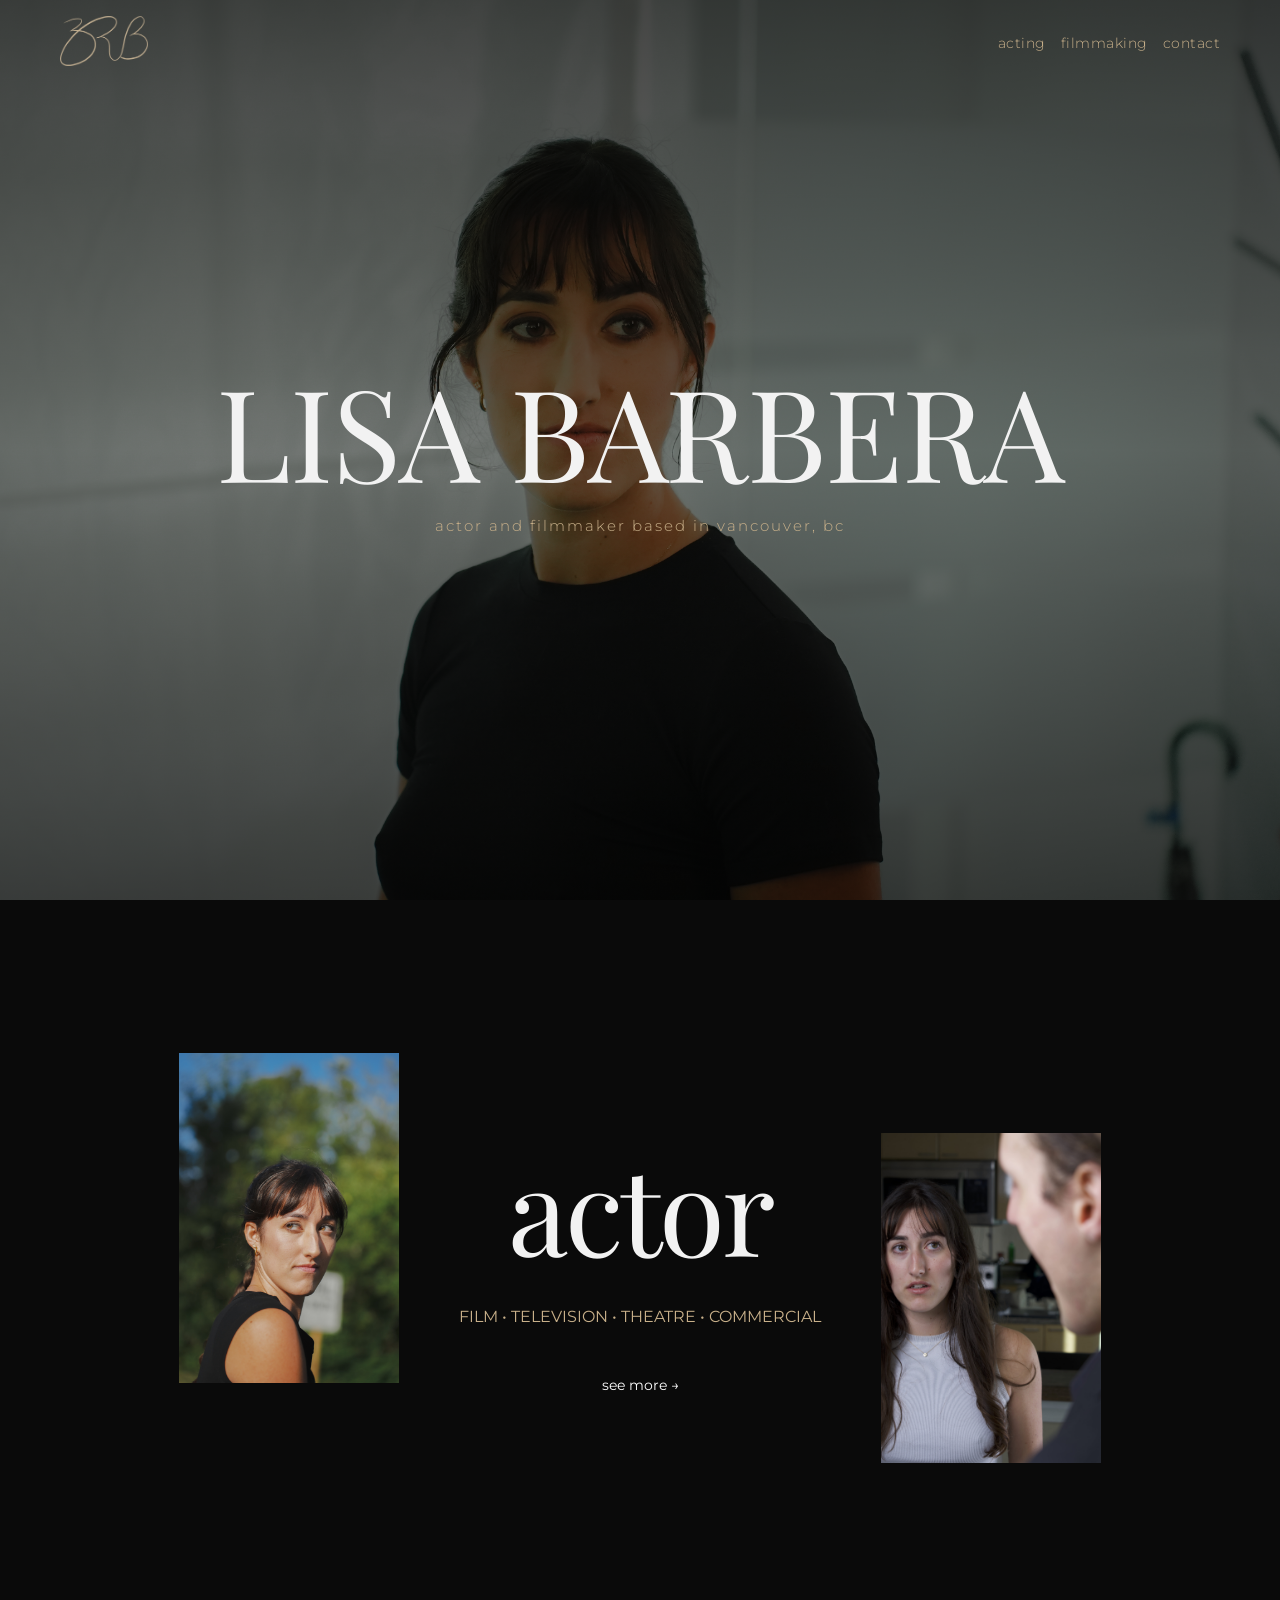
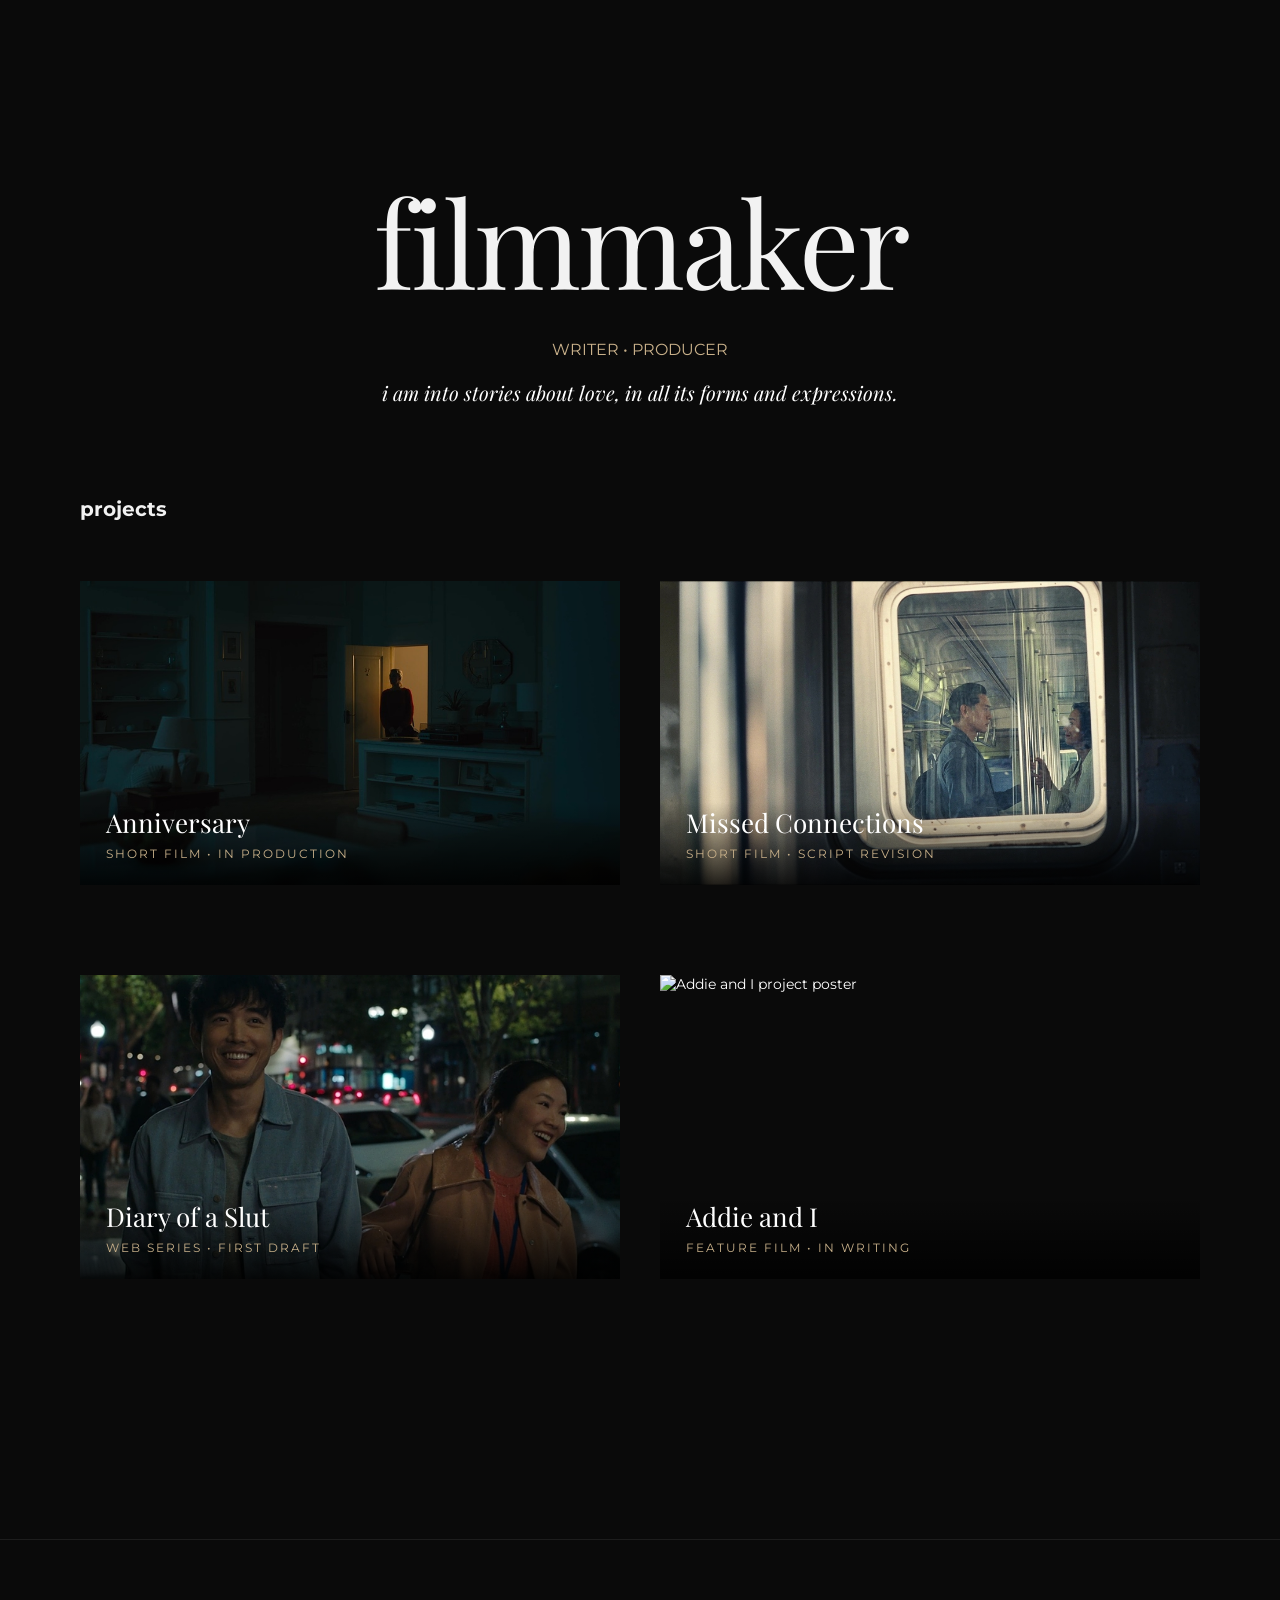
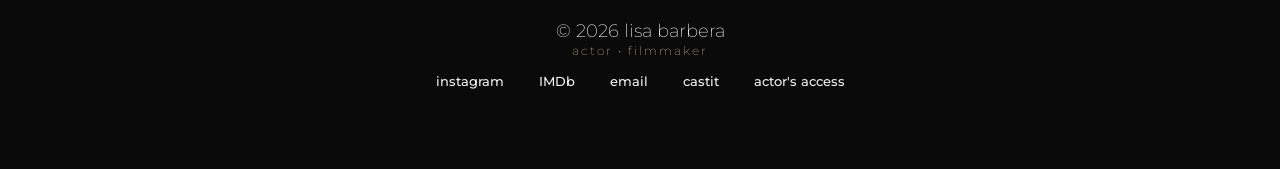
==== commit a6d5951d: "changes to filmmaker section" ====
--- a/index.html
+++ b/index.html
@@ -37,9 +37,8 @@
 
 <div class="nav-links">
     <a href="acting.html">acting</a>
-    <a href="filmmaker.html">filmmaking</a>
-    <a href="about.html">about</a>
-    <a href="contact.html">contact</a>
+    <a href="index.html#filmmaking">filmmaking</a>
+    <a href="#footer">contact</a>
 </div>
 
         </nav>
@@ -83,7 +82,7 @@
 
         </section>
 
-        <section class="portfolio-section filmmaker-section">
+        <section class="portfolio-section filmmaker-section" id="filmmaking">
 
     <div class="section-content">
 
@@ -103,65 +102,39 @@
 
     <h3>projects</h3>
 
-    <div class="projects-grid">
+    <div class="project-cards-grid">
 
-        <article class="project">
-            <a href="anniversary.html" class="project-link">
+    <a href="anniversary.html" class="project-card">
+        <img src="images/anniversary-poster.jpg" alt="Anniversary poster">
+        <div class="project-card-overlay">
+            <h4>Anniversary</h4>
+            <p>Short Film • In Production</p>
+        </div>
+    </a>
 
-                <h4>
-                    <span class="project-number">01 —</span>
-                    Anniversary
-                </h4>
+    <a href="missed-connections.html" class="project-card">
+        <img src="images/missed-connections-poster.jpg" alt="Missed Connections poster">
+        <div class="project-card-overlay">
+            <h4>Missed Connections</h4>
+            <p>Short Film • Script Revision</p>
+        </div>
+    </a>
 
-                <p>Short Film • In Production</p>
+    <a href="diary-of-a-slut.html" class="project-card">
+        <img src="images/diary-of-a-slut-poster.jpg" alt="Diary of a Slut poster">
+        <div class="project-card-overlay">
+            <h4>Diary of a Slut</h4>
+            <p>Web Series • First Draft</p>
+        </div>
+    </a>
 
-            </a>
-        </article>
-
-        <article class="project">
-
-             <a href="missed-connections.html" class="project-link">
-
-                 <h4>
-                    <span class="project-number">02 —</span>
-                    Missed Connections
-                 </h4>
-
-                <p>Short Film • Script Revision</p>
-             </a>
-        </article>
-
-        <article class="project">
-
-             <a href="diary-of-a-slut.html" class="project-link">
-
-                <h4>
-                    <span class="project-number">03 —</span>
-                    Diary of a Slut
-                </h4>
-
-                <p>Web Series • First Draft</p>
-
-             </a>
-
-        </article>
- 
-        <article class="project">
-
-             <a href="untitled.html" class="project-link">
-
-                <h4>
-                    <span class="project-number">04 —</span>
-                    Untitled
-                </h4>
-
-                <p>Short Film • In Writing</p>
-
-             </a>
-
-        </article>
-
-    </div>
+    <a href="Addie and I.html" class="project-card">
+        <img src="images/Addie-and-I-poster.jpg" alt="Addie and I project poster">
+        <div class="project-card-overlay">
+            <h4>Addie and I</h4>
+            <p>Feature Film • In Writing</p>
+        </div>
+    </a>
 
 </div>
 
@@ -169,7 +142,7 @@
 
     </main>
 
-         <footer>
+         <footer id="footer">
 
         <p class="footer-name">
             © 2026 lisa barbera
--- a/css/styles.css
+++ b/css/styles.css
@@ -450,15 +450,72 @@
 
 }
 
-
-/* =========================================
-   ACTRESS PAGE ADDITIONS
-   Append this block to the end of css/styles.css
-   Reuses existing variables/fonts — no new dependencies
-   ========================================= */
-
+/* SMOOTH ANCHOR SCROLLING for nav links (filmmaking section + footer) */
+ 
+html {
+    scroll-behavior: smooth;
+}
+ 
+/* Offsets the jump so the fixed header doesn't cover the top of the section */
+#filmmaking,
+#footer {
+    scroll-margin-top: 90px;
+}
+ 
+/* HOMEPAGE FILMMAKER SECTION — clickable project poster grid */
+/* Add id="filmmaking" to the existing <section class="portfolio-section filmmaker-section"> on index.html */
+ 
+.project-cards-grid {
+    display: grid;
+    grid-template-columns: repeat(2, minmax(0, 1fr));
+    gap: 40px;
+}
+ 
+.project-card {
+    position: relative;
+    display: block;
+    aspect-ratio: 16 / 9;
+    overflow: hidden;
+    text-decoration: none;
+    color: inherit;
+}
+ 
+.project-card img {
+    width: 100%;
+    height: 100%;
+    object-fit: cover;
+    transition: transform .6s ease;
+}
+ 
+.project-card:hover img {
+    transform: scale(1.05);
+}
+ 
+.project-card-overlay {
+    position: absolute;
+    left: 0;
+    bottom: 0;
+    width: 100%;
+    padding: 24px 26px;
+    background: linear-gradient(to top, rgba(0,0,0,.85), rgba(0,0,0,0) 80%);
+}
+ 
+.project-card-overlay h4 {
+    font-family: "Playfair Display", serif;
+    font-size: 26px;
+    font-weight: 400;
+}
+ 
+.project-card-overlay p {
+    margin-top: 6px;
+    font-size: 12px;
+    letter-spacing: 2px;
+    text-transform: uppercase;
+    color: var(--accent-color);
+}
+ 
 /* RESUME HEADER: headshot gallery left / comp card right */
-
+ 
 .resume-header {
     display: flex;
     align-items: center;
@@ -467,49 +524,49 @@
     padding: 160px 40px 100px;
     flex-wrap: wrap;
 }
-
+ 
 .headshot-gallery-side {
     flex: 1 1 420px;
     display: grid;
     grid-template-columns: repeat(2, 1fr);
     gap: 16px;
 }
-
+ 
 .headshot-gallery-side img {
     width: 100%;
     aspect-ratio: 3 / 4;
     object-fit: cover;
     transition: transform .5s ease;
 }
-
+ 
 .headshot-gallery-side img:hover {
     transform: scale(1.03);
 }
-
+ 
 .headshot-gallery-side img:nth-child(5) {
     grid-column: 1 / -1;
     aspect-ratio: 16 / 9;
 }
-
+ 
 .comp-card {
     flex: 1 1 300px;
     max-width: 360px;
 }
-
+ 
 .comp-card h1 {
     font-family: "Playfair Display", serif;
     font-size: clamp(48px, 6vw, 72px);
     font-weight: 400;
     letter-spacing: -1px;
 }
-
+ 
 .page-hero-tagline {
     margin-top: 16px;
     color: var(--accent-color);
     font-size: 14px;
     letter-spacing: 2px;
 }
-
+ 
 .comp-card-details {
     list-style: none;
     margin-top: 35px;
@@ -517,12 +574,12 @@
     flex-direction: column;
     gap: 14px;
 }
-
+ 
 .comp-card-details li {
     font-size: 15px;
     letter-spacing: .5px;
 }
-
+ 
 .comp-card-details li span {
     display: block;
     color: var(--accent-color);
@@ -531,9 +588,9 @@
     text-transform: uppercase;
     margin-bottom: 4px;
 }
-
+ 
 /* SHARED SECTION LABEL */
-
+ 
 .section-label {
     font-family: "Montserrat", sans-serif;
     font-size: 14px;
@@ -543,16 +600,16 @@
     text-align: center;
     margin-bottom: 50px;
 }
-
+ 
 /* BIOGRAPHY */
-
+ 
 .bio-section {
     max-width: 700px;
     margin: 0 auto;
     padding: 60px 40px 120px;
     text-align: center;
 }
-
+ 
 .bio-oneliner {
     font-family: "Playfair Display", serif;
     font-size: 24px;
@@ -561,45 +618,45 @@
     line-height: 1.4;
     color: white;
 }
-
+ 
 .bio-body {
     margin-top: 28px;
     font-size: 15px;
     line-height: 1.8;
     color: #cfcfcf;
 }
-
+ 
 .bio-availability {
     margin-top: 28px;
     font-size: 14px;
     letter-spacing: .5px;
     color: var(--accent-color);
 }
-
+ 
 .bio-availability a {
     color: white;
     text-decoration: underline;
     text-underline-offset: 3px;
     transition: color .3s ease;
 }
-
+ 
 .bio-availability a:hover {
     color: var(--accent-color);
 }
-
+ 
 /* SHOWREEL */
-
+ 
 .showreel-section {
     padding: 80px 60px;
 }
-
+ 
 .video-wrapper {
     position: relative;
     max-width: 900px;
     margin: 0 auto;
     aspect-ratio: 16 / 9;
 }
-
+ 
 .video-wrapper iframe {
     position: absolute;
     top: 0;
@@ -608,19 +665,19 @@
     height: 100%;
     border: none;
 }
-
+ 
 /* CREDITS */
-
+ 
 .credits-section {
     padding: 80px 60px 140px;
     max-width: 900px;
     margin: 0 auto;
 }
-
+ 
 .credits-group {
     margin-bottom: 50px;
 }
-
+ 
 .credits-category {
     font-family: "Playfair Display", serif;
     font-size: 24px;
@@ -629,11 +686,11 @@
     border-bottom: 1px solid rgba(255, 255, 255, .08);
     padding-bottom: 12px;
 }
-
+ 
 .credits-list {
     list-style: none;
 }
-
+ 
 .credits-list li {
     display: flex;
     justify-content: space-between;
@@ -642,7 +699,7 @@
     border-bottom: 1px solid rgba(255, 255, 255, .04);
     font-size: 15px;
 }
-
+ 
 .credit-title {
     font-weight: 500;
     flex: 1;
@@ -650,57 +707,103 @@
     color: inherit;
     transition: color .3s ease;
 }
-
+ 
 .credit-title:hover {
     color: var(--accent-color);
 }
-
+ 
 .credit-role {
     flex: 1;
     color: var(--accent-color);
     text-align: center;
 }
-
+ 
 .credit-year {
     width: 60px;
     text-align: right;
     color: rgba(242, 242, 242, .5);
 }
-
+ 
 /* MOBILE */
-
+ 
 @media (max-width: 768px) {
-
+ 
     .resume-header {
         flex-direction: column;
         padding-top: 120px;
         gap: 40px;
     }
-
+ 
     .headshot-gallery-side {
         width: 100%;
     }
-
-    .gallery-grid {
+ 
+    .gallery-grid,
+    .project-cards-grid {
         grid-template-columns: 1fr;
     }
-
+ 
     .credits-list li {
         flex-direction: column;
         align-items: flex-start;
         gap: 4px;
     }
-
+ 
     .credit-year {
         width: auto;
         text-align: left;
     }
-
+ 
     .headshot-gallery,
     .showreel-section,
     .credits-section {
         padding-left: 24px;
         padding-right: 24px;
     }
+ 
+}
+ 
+
+/* MOBILE */
+
+@media (max-width: 768px) {
+
+    .resume-header {
+        flex-direction: column;
+        padding-top: 120px;
+        gap: 40px;
+    }
+
+    .headshot-gallery-side {
+        width: 100%;
+    }
+
+    .gallery-grid,
+    .project-cards-grid {
+        grid-template-columns: 1fr;
+    }
+
+    .projects-showcase {
+        padding-left: 24px;
+        padding-right: 24px;
+    }
+
+    .credits-list li {
+        flex-direction: column;
+        align-items: flex-start;
+        gap: 4px;
+    }
+
+    .credit-year {
+        width: auto;
+        text-align: left;
+    }
+
+    .headshot-gallery,
+    .showreel-section,
+    .credits-section {
+        padding-left: 24px;
+        padding-right: 24px;
+    }
 
 }
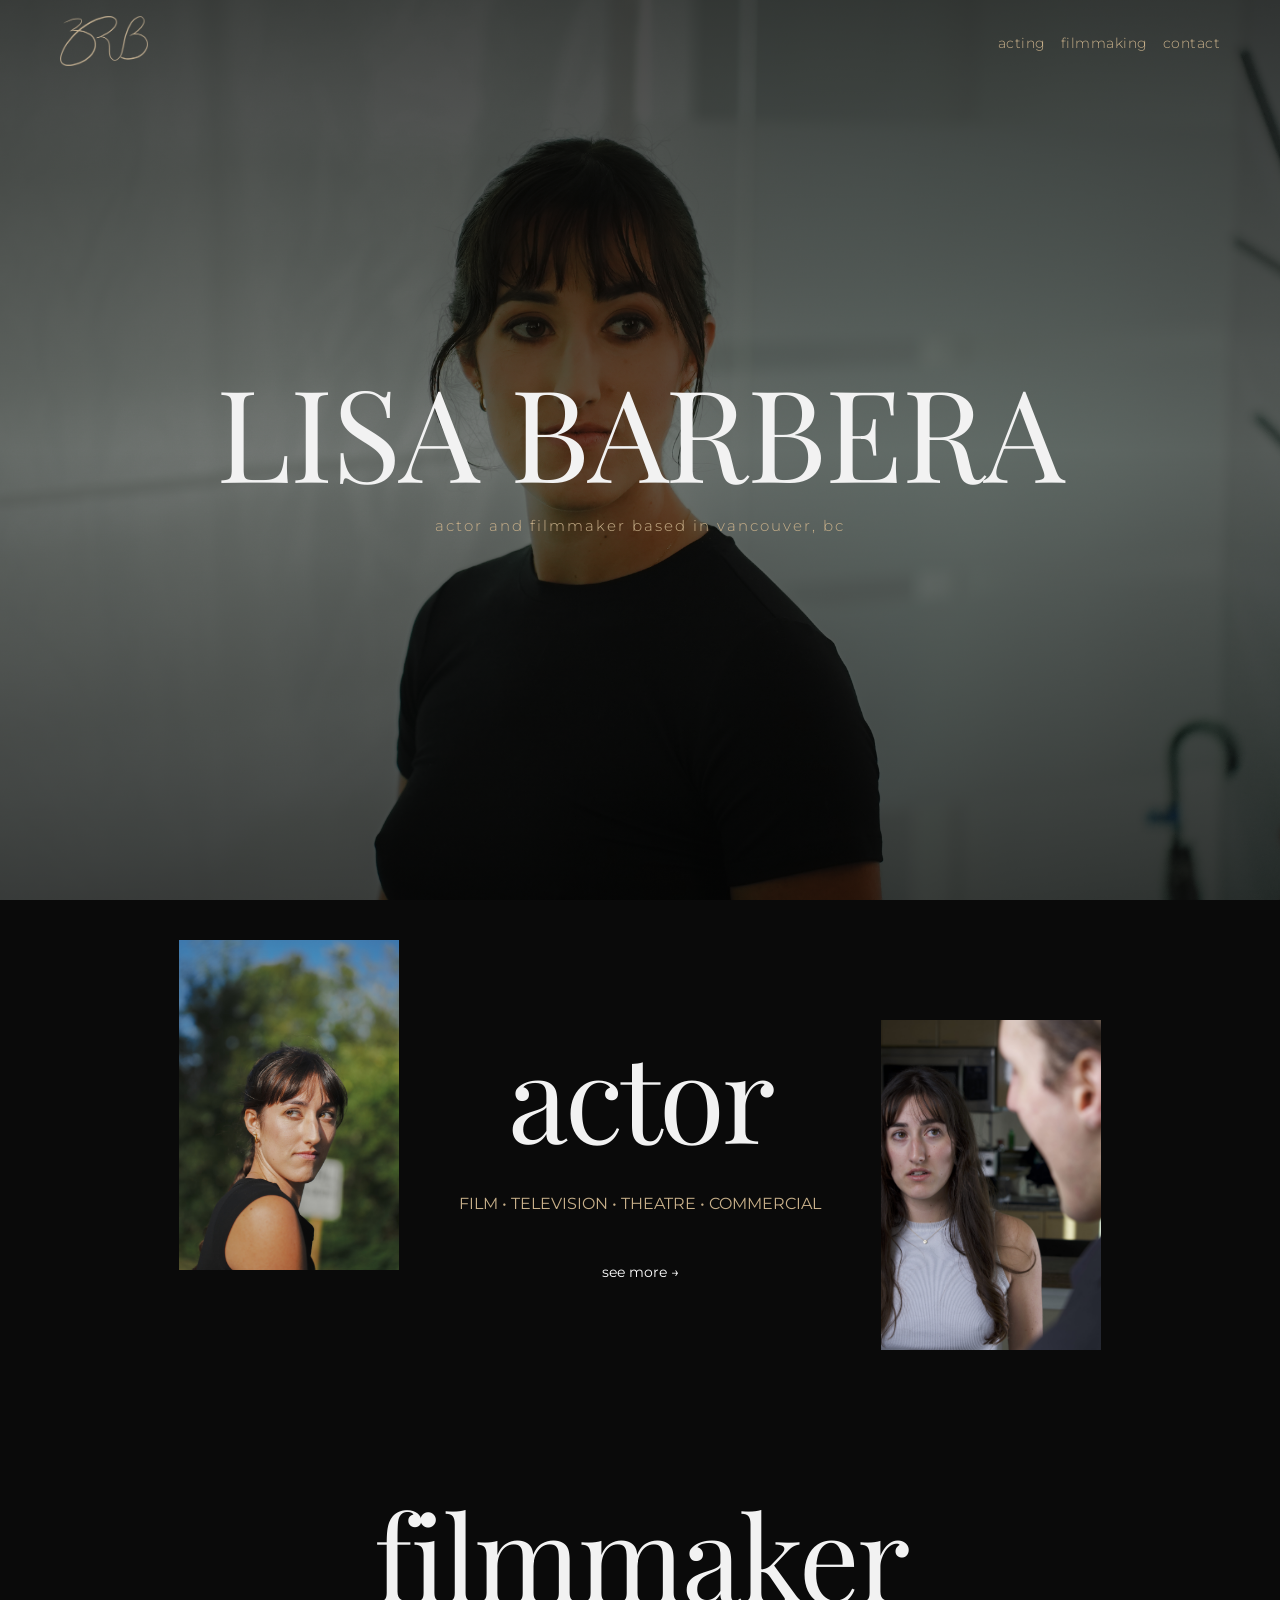
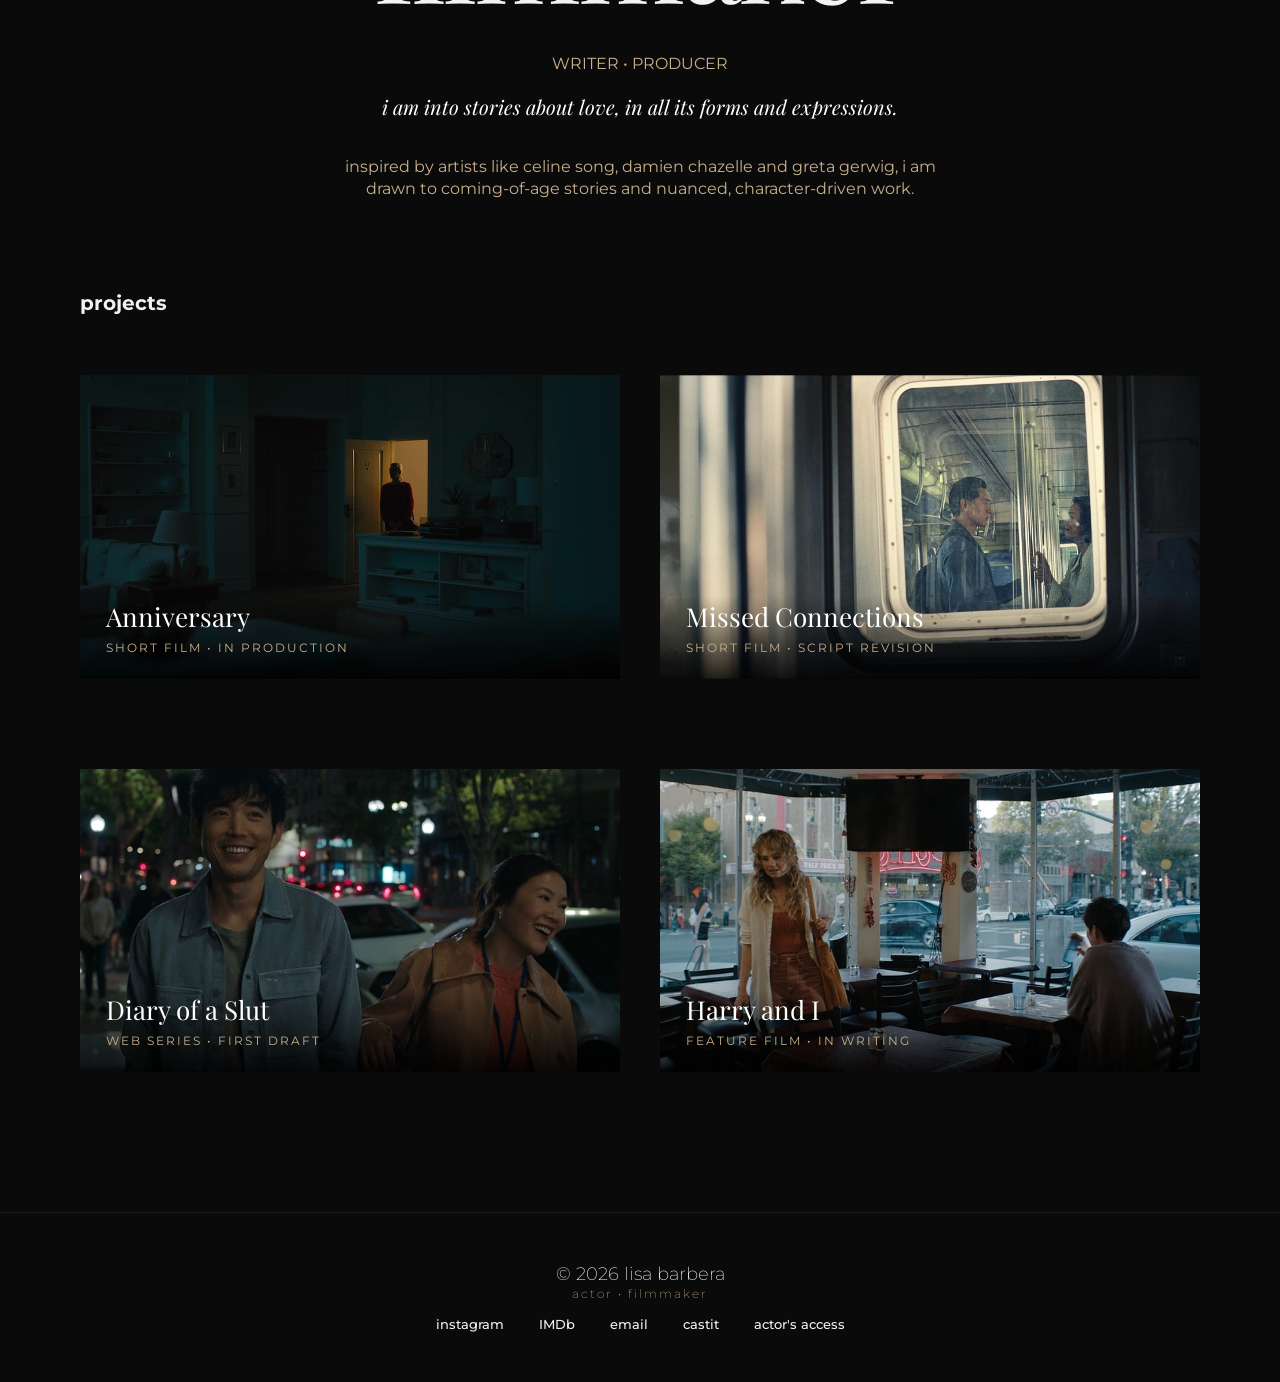
==== commit eebc3387: "add missed connection page" ====
--- a/index.html
+++ b/index.html
@@ -16,6 +16,8 @@
 <link href="https://fonts.googleapis.com/css2?family=Montserrat:wght@300;400;500;600&family=Playfair+Display:wght@400;500&display=swap" rel="stylesheet">
 
 <link rel="stylesheet" href="css/styles.css">
+
+<link rel="icon" type="image/png" href="images/camera.png">
 
 </head>
 
@@ -98,6 +100,10 @@
            I am into stories about love, in all its forms and expressions.
         </p>
 
+        <p class="blurb">
+           inspired by artists like Celine Song, Damien Chazelle and Greta Gerwig, I am drawn to coming-of-age stories and nuanced, character-driven work.
+        </p>
+
  <div class="current-projects">
 
     <h3>projects</h3>
@@ -128,10 +134,10 @@
         </div>
     </a>
 
-    <a href="Addie and I.html" class="project-card">
-        <img src="images/Addie-and-I-poster.jpg" alt="Addie and I project poster">
+    <a href="Harry and I.html" class="project-card">
+        <img src="images/harry-and-i-poster.jpg" alt="Harry and I project poster">
         <div class="project-card-overlay">
-            <h4>Addie and I</h4>
+            <h4>Harry and I</h4>
             <p>Feature Film • In Writing</p>
         </div>
     </a>
--- a/css/styles.css
+++ b/css/styles.css
@@ -164,85 +164,65 @@
 /* PORTFOLIO SECTION */
 
 .portfolio-section {
-
-    min-height:80vh;
-    padding:140px 80px;
+    min-height:auto;
+    padding:80px 80px;
     display:flex;
     justify-content:center;
     align-items:center;
     text-align:center;
-
 }
 
 .section-content h2 {
-
     font-family:"Playfair Display", serif;
     font-size:clamp(60px, 10vw, 120px);
     font-weight:400;
     letter-spacing:-3px;
-
 }
 
 .section-content p {
-
     margin-top:20px;
     color:var(--accent-color);
     letter-spacing:0px;
-
 }
 
 .section-content a {
-
     display:inline-block;
     margin-top:50px;
     color:white;
     text-decoration:none;
     font-size:14px;
-
 }
 
 /* ACTRESS SECTION */
 
 .actress-section {
-
     display:flex;
     justify-content:center;
     align-items:center;
     gap:60px;
-
 }
 
 .actress-image{
-
     overflow:hidden;
-
 }
 
 .actress-image img {
-
     width:220px;
     height:330px;
     object-fit:cover;
      transition:transform .6s ease;
-
 }
 
 .actress-image:hover img{
-
     transform:scale(1.04);
-
 }
 
 .actress-image.left {
-
     transform:translateY(-40px);
-
 }
 
 .actress-image.right {
-
     transform:translateY(40px);
-
 }
 
 /* FILMMAKER SECTION */
@@ -263,6 +243,17 @@
     text-transform: lowercase;
 }
 
+.blurb {
+    margin: 35px auto;
+    max-width: 620px;
+    font-family: "Montserrat", serif;
+    font-size: 16px;
+    font-weight: 400;
+    line-height: 1.4;
+    color: var(--accent-color);
+    text-transform: lowercase;
+}
+
 .current-projects{
     width:100%;
     max-width:1200px;
@@ -328,8 +319,8 @@
 
 footer {
     border-top:1px solid rgba(255,255,255,.08);
-    margin-top:120px;
-    padding:80px 60px;
+    margin-top:60px;
+    padding:50px 60px;
     text-align:center;
 }
 
@@ -598,7 +589,7 @@
     text-transform: uppercase;
     color: var(--accent-color);
     text-align: center;
-    margin-bottom: 50px;
+    margin-bottom: 25px;
 }
  
 /* BIOGRAPHY */
@@ -606,7 +597,7 @@
 .bio-section {
     max-width: 700px;
     margin: 0 auto;
-    padding: 60px 40px 120px;
+    padding: 30px 40px 120px;
     text-align: center;
 }
  
@@ -647,7 +638,7 @@
 /* SHOWREEL */
  
 .showreel-section {
-    padding: 80px 60px;
+    padding: 30px 60px;
 }
  
 .video-wrapper {
@@ -665,11 +656,35 @@
     height: 100%;
     border: none;
 }
+
+/* VOICE OVER REELS */
+
+.vo-reels-section {
+    max-width: 700px;
+    margin: 0 auto;
+    padding: 20px 40px 100px;
+}
+
+.vo-reel {
+    margin-bottom: 34px;
+}
+
+.vo-reel-label {
+    font-size: 12px;
+    letter-spacing: 2px;
+    text-transform: uppercase;
+    color: var(--accent-color);
+    margin-bottom: 10px;
+}
+
+.vo-reel audio {
+    width: 100%;
+}
  
 /* CREDITS */
  
 .credits-section {
-    padding: 80px 60px 140px;
+    padding: 30px 60px 140px;
     max-width: 900px;
     margin: 0 auto;
 }
@@ -723,6 +738,195 @@
     text-align: right;
     color: rgba(242, 242, 242, .5);
 }
+
+/* =========================================
+   PROJECT PITCH-DECK PAGES (anniversary.html, etc.)
+   ========================================= */
+ 
+.back-link {
+    display: inline-block;
+    margin-bottom: 24px;
+    color: var(--accent-color);
+    text-decoration: none;
+    font-size: 13px;
+    letter-spacing: .5px;
+    transition: opacity .3s ease;
+}
+ 
+.back-link:hover {
+    opacity: .65;
+}
+ 
+/* HERO */
+ 
+.project-hero {
+    position: relative;
+    min-height: 90vh;
+    display: flex;
+    align-items: flex-end;
+    background-size: cover;
+    background-position: center;
+    padding: 0 60px 80px;
+}
+ 
+.project-hero::before {
+    content: "";
+    position: absolute;
+    inset: 0;
+    background: linear-gradient(to top, rgba(0,0,0,.92), rgba(0,0,0,.25) 55%, rgba(0,0,0,.5));
+}
+ 
+.project-hero-content {
+    position: relative;
+    z-index: 1;
+    max-width: 800px;
+}
+ 
+.project-hero-content h1 {
+    margin-top: 14px;
+    font-size: clamp(48px, 8vw, 90px);
+    letter-spacing: -1px;
+}
+ 
+/* LOGLINE */
+ 
+.project-logline-section {
+    max-width: 700px;
+    margin: 0 auto;
+    padding: 80px 40px 0;
+    text-align: center;
+}
+ 
+.project-logline {
+    font-family: "Playfair Display", serif;
+    font-size: 24px;
+    font-style: italic;
+    font-weight: 400;
+    line-height: 1.4;
+    color: white;
+}
+ 
+/* META TAGS */
+ 
+.project-meta-section {
+    padding: 40px 40px 0;
+    display: flex;
+    justify-content: center;
+}
+ 
+.project-meta-list {
+    list-style: none;
+    display: flex;
+    flex-wrap: wrap;
+    justify-content: center;
+    gap: 40px;
+}
+ 
+.project-meta-list li {
+    font-size: 14px;
+    text-align: center;
+}
+ 
+.project-meta-list li span {
+    display: block;
+    color: var(--accent-color);
+    font-size: 11px;
+    letter-spacing: 2px;
+    text-transform: uppercase;
+    margin-bottom: 6px;
+}
+ 
+/* SYNOPSIS */
+ 
+.project-synopsis-section {
+    max-width: 700px;
+    margin: 0 auto;
+    padding: 70px 40px;
+    text-align: center;
+}
+ 
+.project-synopsis {
+    font-size: 15px;
+    line-height: 1.8;
+    color: #cfcfcf;
+}
+ 
+/* MOOD BOARD */
+ 
+.mood-board-section {
+    padding: 40px 60px 100px;
+}
+ 
+.mood-board-grid {
+    display: grid;
+    grid-template-columns: repeat(2, 1fr);
+    gap: 16px;
+}
+
+.mood-board-grid img {
+    width: 100%;
+    min-width: 0;
+    aspect-ratio: 3 / 2;
+    object-fit: cover;
+}
+ 
+.mood-board-grid img:hover {
+    transform: scale(1.03);
+}
+ 
+/* CHARACTERS */
+ 
+.characters-section {
+    max-width: 900px;
+    margin: 0 auto;
+    padding: 40px 40px 100px;
+}
+ 
+.character-grid {
+    display: grid;
+    grid-template-columns: repeat(2, minmax(0, 1fr));
+    gap: 40px;
+}
+ 
+.character-card h4 {
+    font-family: "Playfair Display", serif;
+    font-size: 22px;
+    font-weight: 400;
+    margin-bottom: 10px;
+}
+ 
+.character-card p {
+    font-size: 14px;
+    line-height: 1.7;
+    color: #cfcfcf;
+}
+ 
+/* CREATIVE TEAM */
+ 
+.team-section {
+    max-width: 700px;
+    margin: 0 auto;
+    padding: 40px 40px 100px;
+}
+ 
+.team-list {
+    list-style: none;
+}
+ 
+.team-list li {
+    display: flex;
+    justify-content: space-between;
+    padding: 14px 0;
+    border-bottom: 1px solid rgba(255, 255, 255, .06);
+    font-size: 15px;
+}
+ 
+.team-role {
+    color: var(--accent-color);
+    font-size: 12px;
+    letter-spacing: 1.5px;
+    text-transform: uppercase;
+}
  
 /* MOBILE */
  
@@ -762,9 +966,6 @@
     }
  
 }
- 
-
-/* MOBILE */
 
 @media (max-width: 768px) {
 
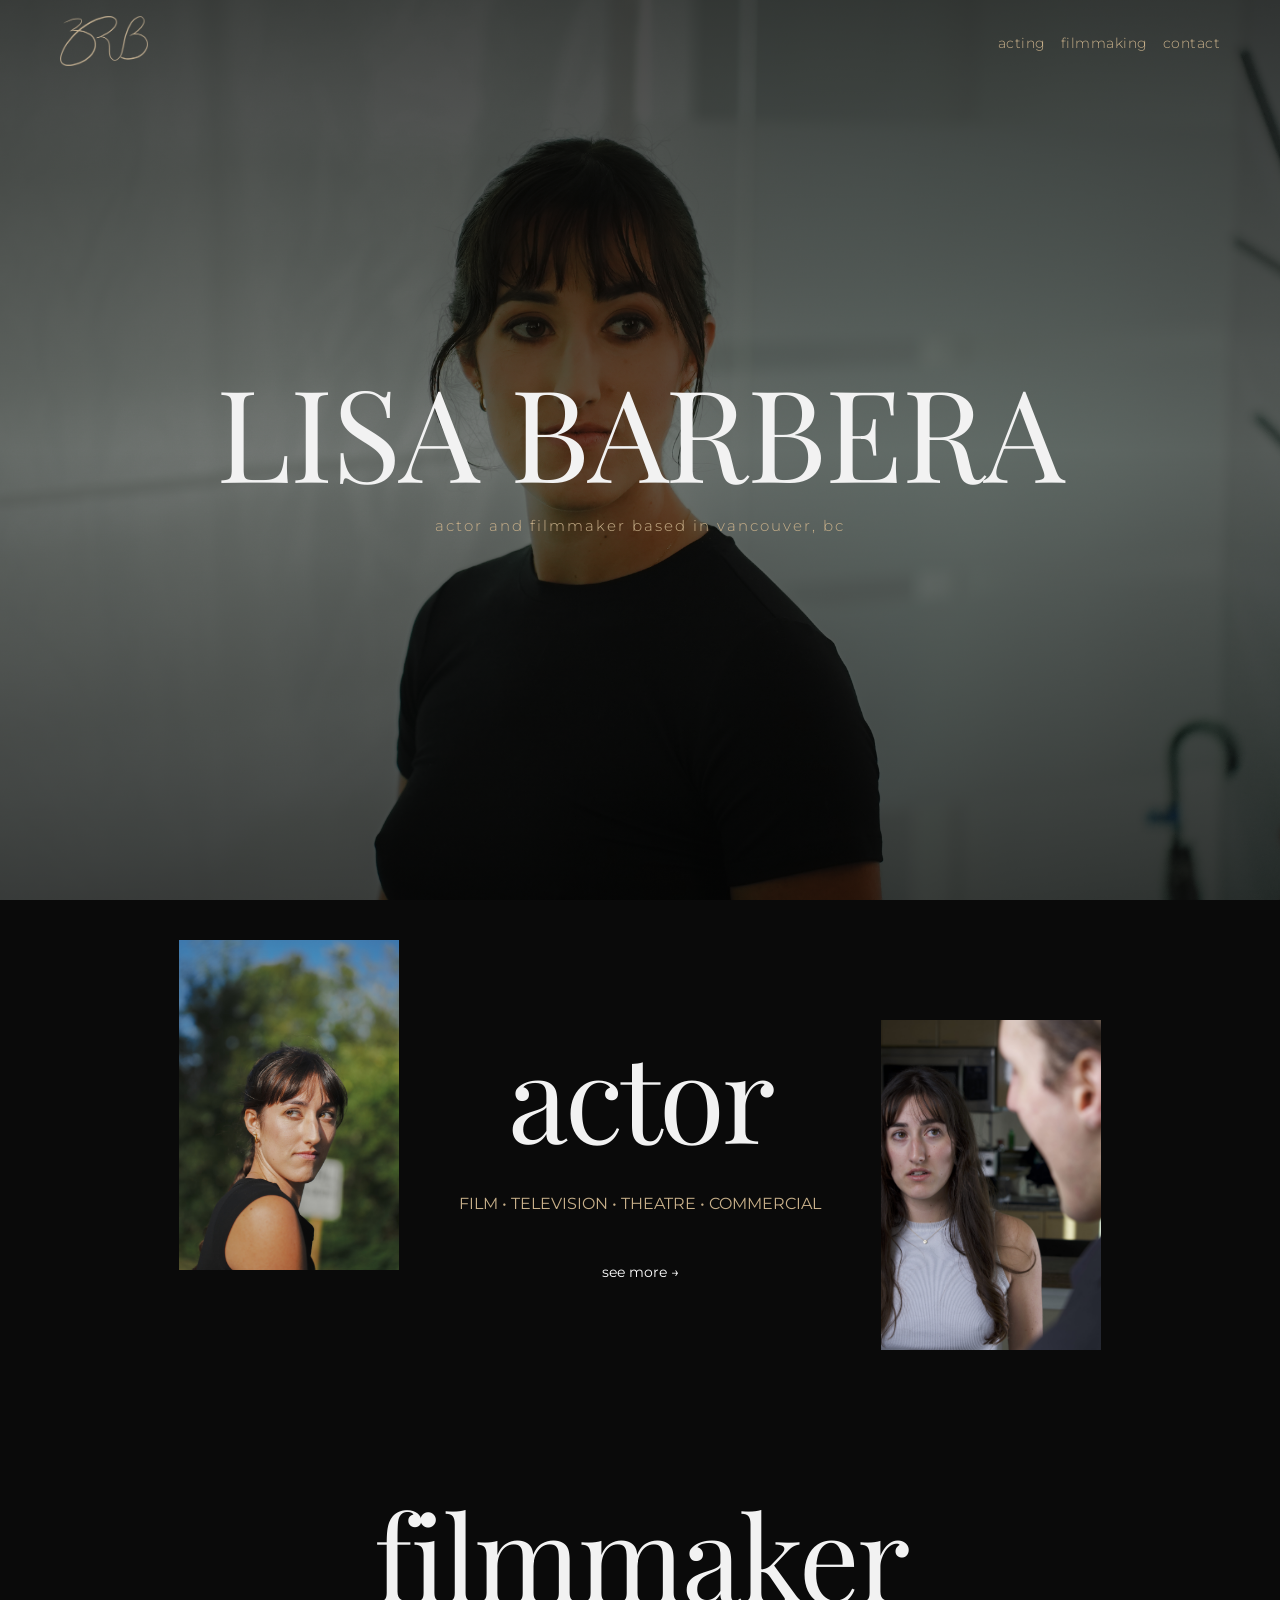
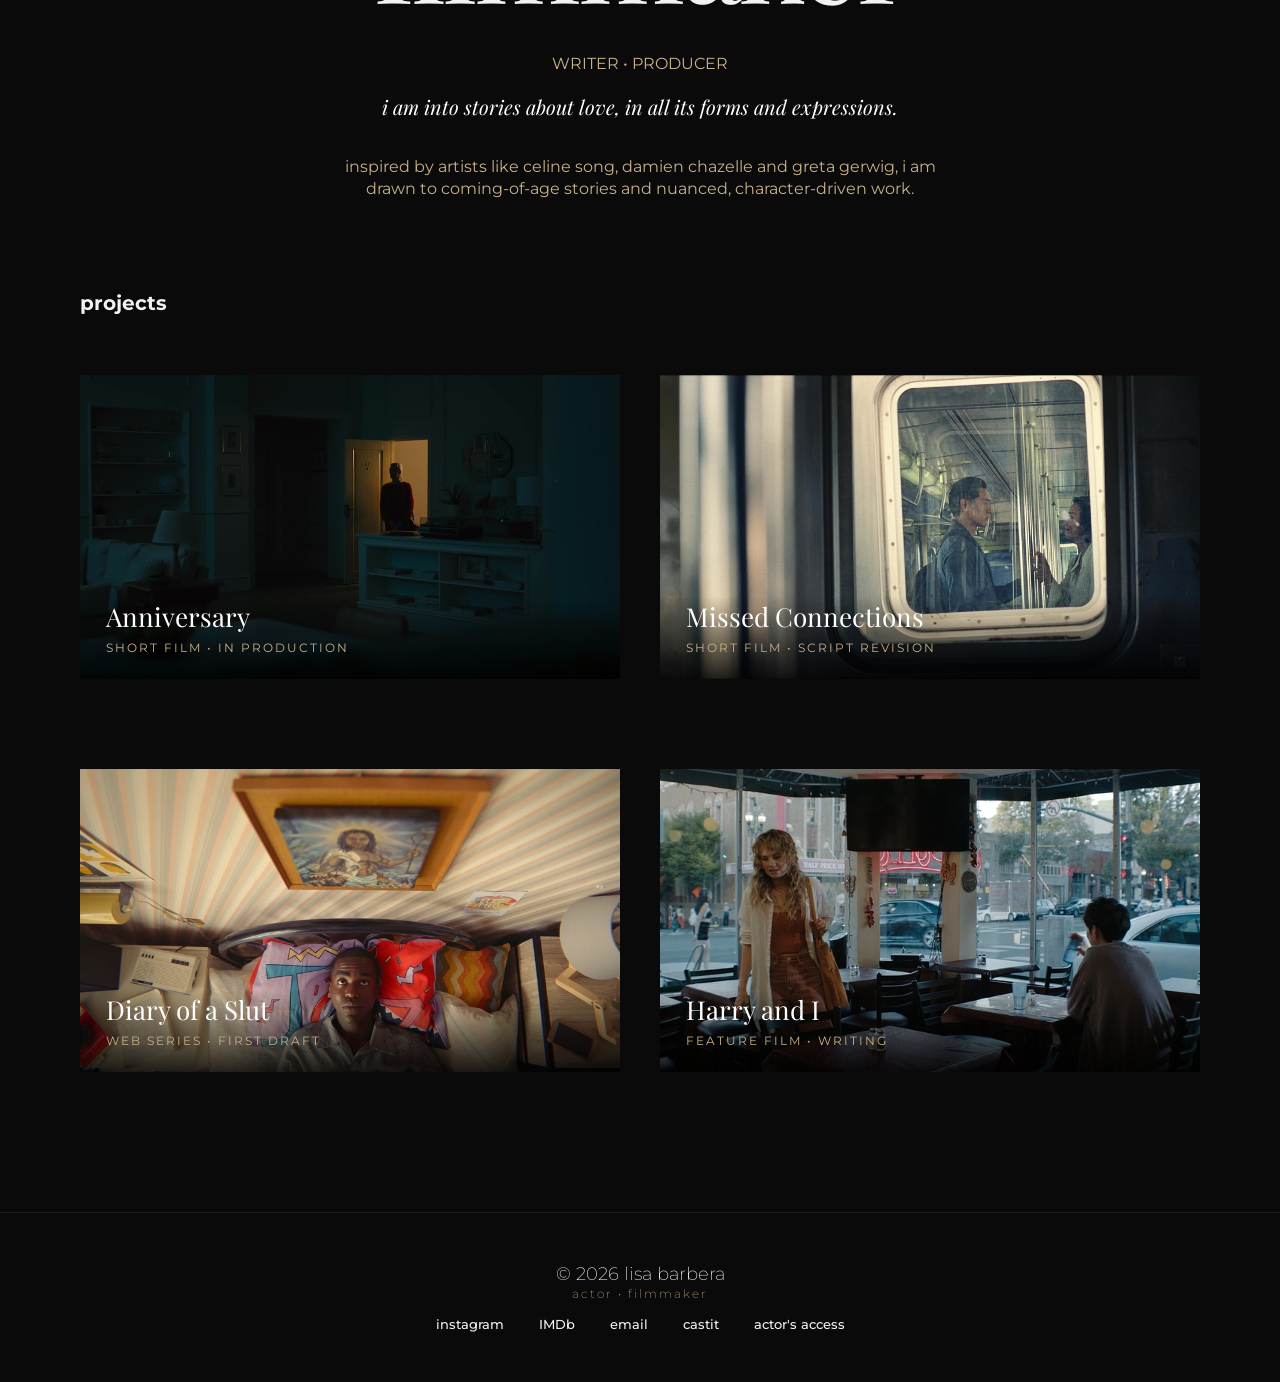
==== commit b413b164: "announcement on projects in development, better project pages" ====
--- a/index.html
+++ b/index.html
@@ -134,11 +134,11 @@
         </div>
     </a>
 
-    <a href="Harry and I.html" class="project-card">
+    <a href="harry-and-i.html" class="project-card">
         <img src="images/harry-and-i-poster.jpg" alt="Harry and I project poster">
         <div class="project-card-overlay">
             <h4>Harry and I</h4>
-            <p>Feature Film • In Writing</p>
+            <p>Feature Film • Writing</p>
         </div>
     </a>
 
--- a/css/styles.css
+++ b/css/styles.css
@@ -17,6 +17,27 @@
 h1, h2 {
     font-family: "Playfair Display", serif;
     font-weight: 400;
+}
+
+@font-face {
+    font-family: "Bryndan Write";
+    src: url("../fonts/BryndanWrite.ttf") format("truetype");
+    font-weight: normal;
+    font-style: normal;
+}
+
+@font-face {
+    font-family: "Zentura";
+    src: url("../fonts/Zentura.ttf") format("truetype");
+    font-weight: normal;
+    font-style: normal;
+}
+
+@font-face {
+    font-family: "Mirosela";
+    src: url("../fonts/Mirosela.otf") format("truetype");
+    font-weight: normal;
+    font-style: normal;
 }
 
 /* NAVIGATION */
@@ -787,6 +808,24 @@
     font-size: clamp(48px, 8vw, 90px);
     letter-spacing: -1px;
 }
+
+.handwritten-title {
+    font-family: "Bryndan Write", serif;
+    font-weight: normal;
+    font-size: clamp(56px, 9vw, 100px);
+}
+
+.project-hero-content h1.mc-title {
+    font-family: "Zentura", "Playfair Display", serif;
+    font-weight: normal;
+    font-size: clamp(100px, 5vw, 60px);
+}
+
+.project-hero-content h1.mirosela-title {
+    font-family: "Mirosela", "Playfair Display", serif;
+    font-weight: normal;
+    font-size: clamp(130px, 5vw, 60px);
+}
  
 /* LOGLINE */
  
@@ -805,6 +844,24 @@
     line-height: 1.4;
     color: white;
 }
+
+/* ANNOUNCEMENT */
+ 
+.project-announcement-section {
+    max-width: 700px;
+    margin: 0 auto;
+    padding: 80px 40px 0;
+    text-align: center;
+}
+ 
+.project-announcement {
+    font-family: "Playfair Display", serif;
+    font-size: 24px;
+    font-style: italic;
+    font-weight: 400;
+    line-height: 1.4;
+    color: white;
+}
  
 /* META TAGS */
  
